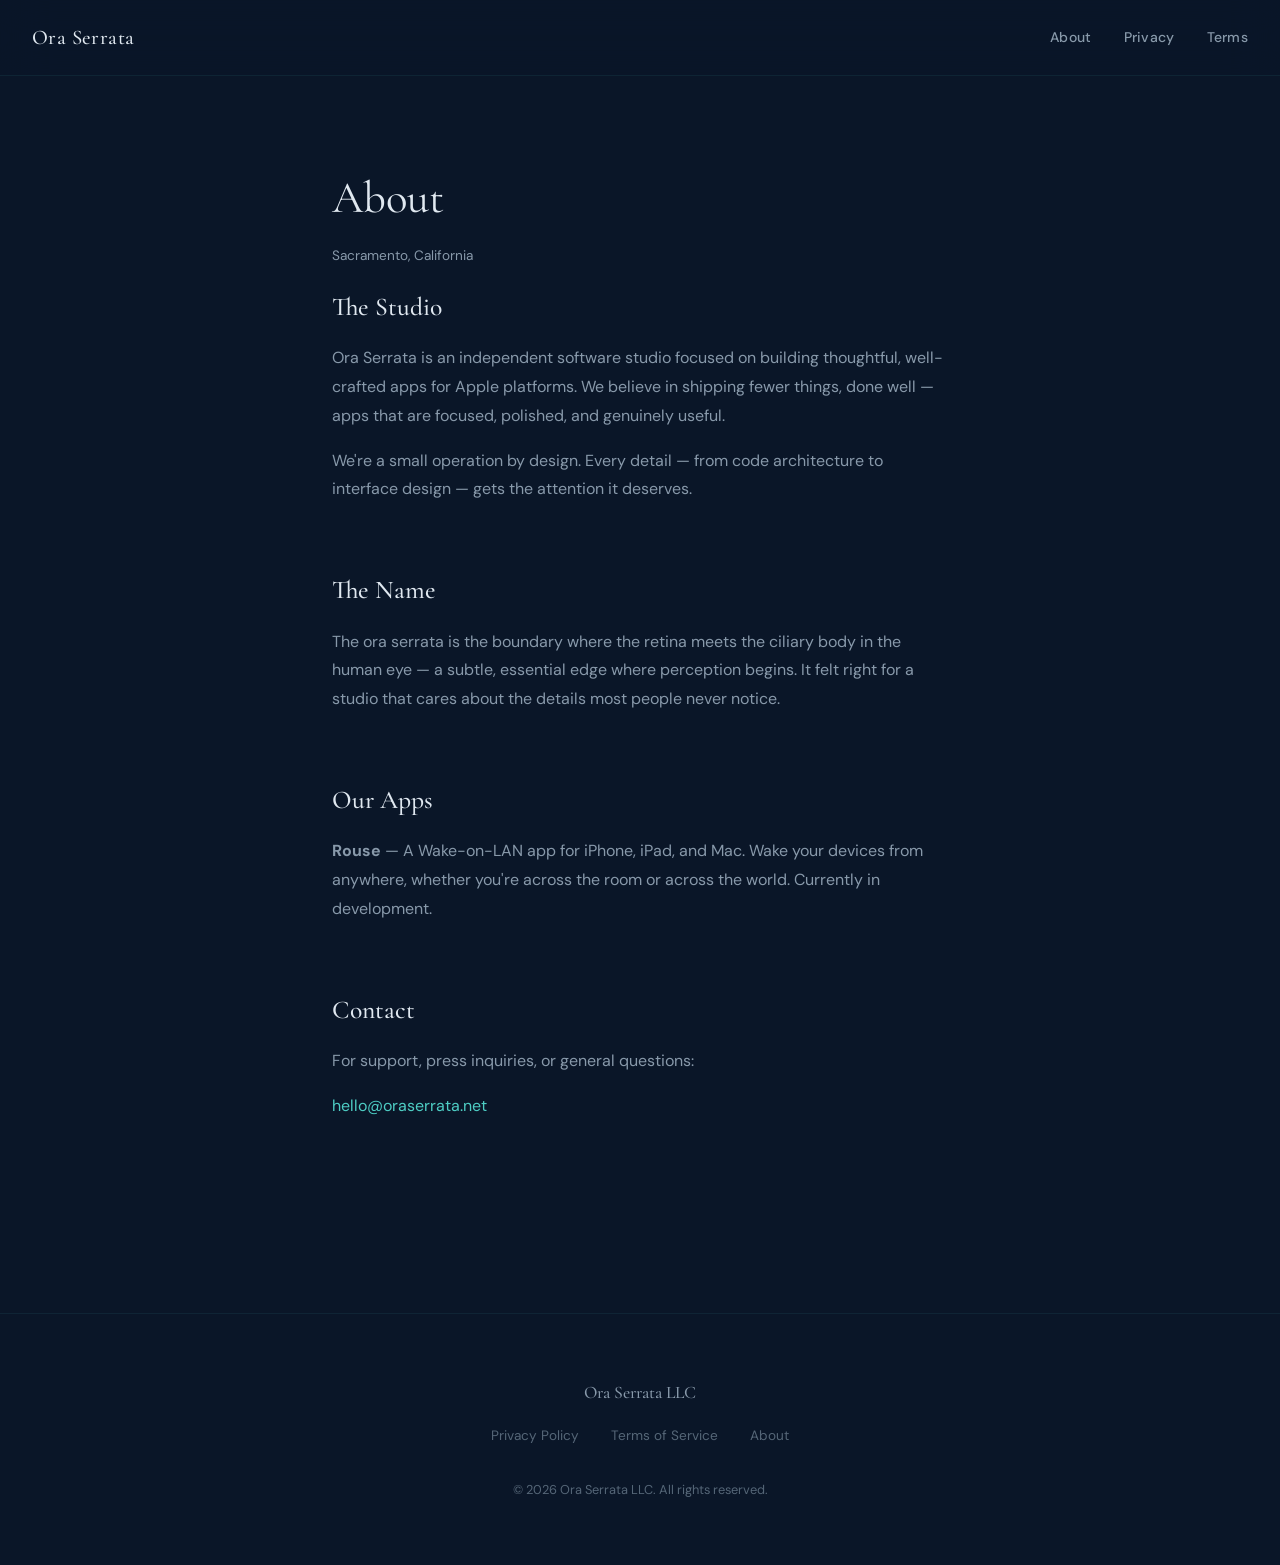
==== about.html @ f584dd51 "Add files via upload" ====
<!DOCTYPE html>
<html lang="en">
<head>
  <meta charset="UTF-8">
  <meta name="viewport" content="width=device-width, initial-scale=1.0">
  <title>About — Ora Serrata</title>
  <meta name="description" content="About Ora Serrata LLC — an independent software studio building apps for Apple platforms.">
  <link rel="preconnect" href="https://fonts.googleapis.com">
  <link rel="preconnect" href="https://fonts.gstatic.com" crossorigin>
  <link href="https://fonts.googleapis.com/css2?family=Cormorant+Garamond:ital,wght@0,400;0,500;0,600;1,400&family=DM+Sans:wght@400;500;600&display=swap" rel="stylesheet">
  <link rel="stylesheet" href="style.css">
</head>
<body>

  <nav class="nav">
    <a href="/" class="nav-brand">Ora Serrata</a>
    <div class="nav-links">
      <a href="/about.html">About</a>
      <a href="/privacy.html">Privacy</a>
      <a href="/terms.html">Terms</a>
    </div>
  </nav>

  <main class="legal-page">
    <h1>About</h1>
    <p class="legal-date">Sacramento, California</p>

    <div class="about-section">
      <h2>The Studio</h2>
      <p>Ora Serrata is an independent software studio focused on building thoughtful, well-crafted apps for Apple platforms. We believe in shipping fewer things, done well — apps that are focused, polished, and genuinely useful.</p>
      <p>We're a small operation by design. Every detail — from code architecture to interface design — gets the attention it deserves.</p>
    </div>

    <div class="about-section">
      <h2>The Name</h2>
      <p>The ora serrata is the boundary where the retina meets the ciliary body in the human eye — a subtle, essential edge where perception begins. It felt right for a studio that cares about the details most people never notice.</p>
    </div>

    <div class="about-section">
      <h2>Our Apps</h2>
      <p><strong>Rouse</strong> — A Wake-on-LAN app for iPhone, iPad, and Mac. Wake your devices from anywhere, whether you're across the room or across the world. Currently in development.</p>
    </div>

    <div class="about-section">
      <h2>Contact</h2>
      <p>For support, press inquiries, or general questions:</p>
      <p><a href="mailto:hello@oraserrata.net">hello@oraserrata.net</a></p>
    </div>
  </main>

  <footer class="footer">
    <div class="footer-inner">
      <p class="footer-brand">Ora Serrata LLC</p>
      <div class="footer-links">
        <a href="/privacy.html">Privacy Policy</a>
        <a href="/terms.html">Terms of Service</a>
        <a href="/about.html">About</a>
      </div>
      <p class="footer-copy">&copy; 2026 Ora Serrata LLC. All rights reserved.</p>
    </div>
  </footer>

</body>
</html>
---- style.css ----
/* ============================================
   Ora Serrata — Design System
   Palette: Deep navy, teal, warm orange
   Inspired by Rouse app icon
   ============================================ */

:root {
  --bg: #0a1628;
  --bg-mid: #0d1b2a;
  --bg-card: #112240;
  --text: #e0e8f0;
  --text-muted: #8899aa;
  --text-dim: #556677;
  --teal: #4ecdc4;
  --teal-soft: rgba(78, 205, 196, 0.10);
  --teal-glow: rgba(78, 205, 196, 0.05);
  --orange: #e8a045;
  --orange-soft: rgba(232, 160, 69, 0.08);
  --gradient-glow: radial-gradient(circle, rgba(78, 205, 196, 0.06) 0%, rgba(232, 160, 69, 0.03) 40%, transparent 70%);
  --border: rgba(78, 205, 196, 0.08);
  --font-display: 'Cormorant Garamond', Georgia, serif;
  --font-body: 'DM Sans', -apple-system, sans-serif;
  --max-width: 680px;
  --space-xs: 0.5rem;
  --space-sm: 1rem;
  --space-md: 2rem;
  --space-lg: 4rem;
  --space-xl: 8rem;
}

/* Reset */
*, *::before, *::after { margin: 0; padding: 0; box-sizing: border-box; }
html { scroll-behavior: smooth; -webkit-font-smoothing: antialiased; -moz-osx-font-smoothing: grayscale; }

body {
  font-family: var(--font-body);
  font-size: 16px;
  line-height: 1.7;
  color: var(--text);
  background: var(--bg);
  overflow-x: hidden;
}

a { color: var(--teal); text-decoration: none; transition: opacity 0.2s; }
a:hover { opacity: 0.8; }

/* ---- Navigation ---- */

.nav {
  position: fixed;
  top: 0; left: 0; right: 0;
  z-index: 100;
  display: flex;
  align-items: center;
  justify-content: space-between;
  padding: 1.25rem 2rem;
  background: rgba(10, 22, 40, 0.88);
  backdrop-filter: blur(24px);
  -webkit-backdrop-filter: blur(24px);
  border-bottom: 1px solid var(--border);
}

.nav-brand {
  font-family: var(--font-display);
  font-size: 1.3rem;
  font-weight: 500;
  color: var(--text);
  letter-spacing: 0.02em;
}

.nav-links { display: flex; gap: 2rem; }

.nav-links a {
  font-size: 0.875rem;
  color: var(--text-muted);
  font-weight: 500;
  letter-spacing: 0.02em;
  transition: color 0.2s;
}

.nav-links a:hover { color: var(--text); opacity: 1; }

/* ---- Hero ---- */

.hero {
  position: relative;
  min-height: 100vh;
  display: flex;
  align-items: center;
  justify-content: center;
  text-align: center;
  padding: var(--space-xl) var(--space-md);
  overflow: hidden;
}

.hero-content {
  position: relative;
  z-index: 2;
  animation: fadeUp 1s ease-out;
}

.hero-tagline {
  font-size: 0.8rem;
  font-weight: 600;
  letter-spacing: 0.2em;
  text-transform: uppercase;
  color: var(--teal);
  margin-bottom: var(--space-md);
}

.hero-title {
  font-family: var(--font-display);
  font-size: clamp(3rem, 8vw, 5.5rem);
  font-weight: 400;
  line-height: 1.1;
  color: var(--text);
  margin-bottom: var(--space-md);
  letter-spacing: -0.01em;
}

.hero-sub {
  font-size: 1.1rem;
  color: var(--text-muted);
  line-height: 1.8;
  max-width: 440px;
  margin: 0 auto;
}

.hero-glow {
  position: absolute;
  top: 35%;
  left: 50%;
  transform: translate(-50%, -50%);
  width: 700px;
  height: 700px;
  border-radius: 50%;
  background: var(--gradient-glow);
  pointer-events: none;
  z-index: 1;
}

.hero-rings {
  position: absolute;
  top: 50%;
  left: 50%;
  transform: translate(-50%, -50%);
  width: 500px;
  height: 500px;
  border-radius: 50%;
  border: 1px solid rgba(78, 205, 196, 0.04);
  pointer-events: none;
  z-index: 1;
}

.hero-rings::before,
.hero-rings::after {
  content: '';
  position: absolute;
  border-radius: 50%;
  border: 1px solid rgba(78, 205, 196, 0.03);
}

.hero-rings::before {
  top: 15%; left: 15%; right: 15%; bottom: 15%;
}

.hero-rings::after {
  top: 30%; left: 30%; right: 30%; bottom: 30%;
}

/* ---- App Section ---- */

.app-section {
  max-width: var(--max-width);
  margin: 0 auto;
  padding: 6rem var(--space-md) var(--space-xl);
  animation: fadeUp 1s ease-out 0.2s both;
}

.app-badge {
  display: inline-block;
  font-size: 0.75rem;
  font-weight: 600;
  letter-spacing: 0.15em;
  text-transform: uppercase;
  color: var(--teal);
  background: var(--teal-soft);
  padding: 0.4rem 1rem;
  border-radius: 100px;
  margin-bottom: var(--space-lg);
}

.app-header {
  display: flex;
  align-items: center;
  gap: 1.25rem;
  margin-bottom: var(--space-sm);
}

.app-icon-img {
  width: 72px;
  height: 72px;
  border-radius: 16px;
  object-fit: cover;
  box-shadow: 0 4px 24px rgba(78, 205, 196, 0.15), 0 0 0 1px rgba(78, 205, 196, 0.1);
}

.app-name {
  font-family: var(--font-display);
  font-size: 2.8rem;
  font-weight: 500;
  color: var(--text);
  letter-spacing: -0.01em;
}

.app-description {
  font-size: 1.25rem;
  color: var(--text-muted);
  margin-bottom: var(--space-lg);
}

.app-details {
  border-top: 1px solid var(--border);
  padding-top: var(--space-lg);
}

.app-details > p {
  font-size: 1.05rem;
  color: var(--text-muted);
  margin-bottom: var(--space-lg);
  line-height: 1.8;
}

.feature-list {
  list-style: none;
  display: flex;
  flex-direction: column;
  gap: 1.5rem;
}

.feature-list li {
  display: flex;
  gap: 1rem;
  align-items: flex-start;
  padding: 1.25rem;
  border-radius: 12px;
  background: linear-gradient(135deg, var(--teal-soft), var(--orange-soft));
  border: 1px solid var(--border);
  transition: border-color 0.3s;
}

.feature-list li:hover {
  border-color: rgba(78, 205, 196, 0.2);
}

.feature-icon {
  color: var(--teal);
  font-size: 0.75rem;
  margin-top: 0.45rem;
  flex-shrink: 0;
}

.feature-list li div {
  display: flex;
  flex-direction: column;
  gap: 0.2rem;
}

.feature-list li strong {
  font-size: 0.95rem;
  font-weight: 600;
  color: var(--text);
}

.feature-list li span {
  font-size: 0.9rem;
  color: var(--text-muted);
  line-height: 1.6;
}

.app-cta {
  margin-top: var(--space-lg);
  padding-top: var(--space-lg);
  border-top: 1px solid var(--border);
  font-family: var(--font-display);
  font-size: 1.4rem;
  font-style: italic;
  color: var(--text-dim);
}

/* ---- Contact Section ---- */

.contact-section {
  max-width: var(--max-width);
  margin: 0 auto;
  padding: var(--space-xl) var(--space-md);
  text-align: center;
}

.contact-section h2 {
  font-family: var(--font-display);
  font-size: 2.2rem;
  font-weight: 400;
  margin-bottom: var(--space-sm);
}

.contact-section p {
  color: var(--text-muted);
  margin-bottom: var(--space-md);
}

.contact-link {
  display: inline-block;
  font-size: 1rem;
  font-weight: 500;
  color: var(--teal);
  padding: 0.75rem 2rem;
  border: 1px solid rgba(78, 205, 196, 0.25);
  border-radius: 100px;
  transition: all 0.3s;
}

.contact-link:hover {
  background: var(--teal-soft);
  border-color: var(--teal);
  opacity: 1;
  box-shadow: 0 0 20px rgba(78, 205, 196, 0.1);
}

/* ---- Footer ---- */

.footer {
  border-top: 1px solid var(--border);
  padding: var(--space-lg) var(--space-md);
}

.footer-inner {
  max-width: var(--max-width);
  margin: 0 auto;
  text-align: center;
}

.footer-brand {
  font-family: var(--font-display);
  font-size: 1.1rem;
  font-weight: 500;
  color: var(--text-muted);
  margin-bottom: var(--space-sm);
}

.footer-links {
  display: flex;
  justify-content: center;
  gap: 2rem;
  margin-bottom: var(--space-md);
}

.footer-links a {
  font-size: 0.85rem;
  color: var(--text-dim);
  transition: color 0.2s;
}

.footer-links a:hover { color: var(--text); opacity: 1; }

.footer-copy {
  font-size: 0.8rem;
  color: var(--text-dim);
}

/* ---- Legal Pages ---- */

.legal-page {
  max-width: var(--max-width);
  margin: 0 auto;
  padding: calc(var(--space-xl) + 2rem) var(--space-md) var(--space-xl);
}

.legal-page h1 {
  font-family: var(--font-display);
  font-size: 2.8rem;
  font-weight: 400;
  margin-bottom: var(--space-xs);
}

.legal-date {
  font-size: 0.85rem;
  color: var(--text-dim);
  margin-bottom: var(--space-lg);
}

.legal-page h2 {
  font-family: var(--font-display);
  font-size: 1.6rem;
  font-weight: 500;
  margin-top: var(--space-lg);
  margin-bottom: var(--space-sm);
  color: var(--text);
}

.legal-page p {
  color: var(--text-muted);
  margin-bottom: var(--space-sm);
  line-height: 1.8;
}

.legal-page ul {
  list-style: none;
  margin-bottom: var(--space-sm);
}

.legal-page ul li {
  color: var(--text-muted);
  padding-left: 1.2rem;
  position: relative;
  margin-bottom: 0.5rem;
  line-height: 1.7;
}

.legal-page ul li::before {
  content: '—';
  position: absolute;
  left: 0;
  color: var(--text-dim);
}

.legal-page a { color: var(--teal); }

.about-section { margin-bottom: var(--space-lg); }
.about-section h2 { margin-top: 0; }

/* ---- Animations ---- */

@keyframes fadeUp {
  from { opacity: 0; transform: translateY(24px); }
  to { opacity: 1; transform: translateY(0); }
}

/* ---- Responsive ---- */

@media (max-width: 640px) {
  .nav { padding: 1rem 1.25rem; }
  .nav-links { gap: 1.25rem; }
  .nav-links a { font-size: 0.8rem; }
  .hero { padding: var(--space-xl) var(--space-sm); }
  .hero-title { font-size: 2.6rem; }
  .hero-sub { font-size: 1rem; }
  .app-section { padding: var(--space-lg) var(--space-sm); }
  .app-name { font-size: 2.2rem; }
  .app-icon-img { width: 56px; height: 56px; border-radius: 13px; }
  .contact-section { padding: var(--space-lg) var(--space-sm); }
  .footer-links { flex-direction: column; gap: 0.75rem; }
  .legal-page { padding: calc(var(--space-lg) + 3rem) var(--space-sm) var(--space-lg); }
  .legal-page h1 { font-size: 2.2rem; }
}
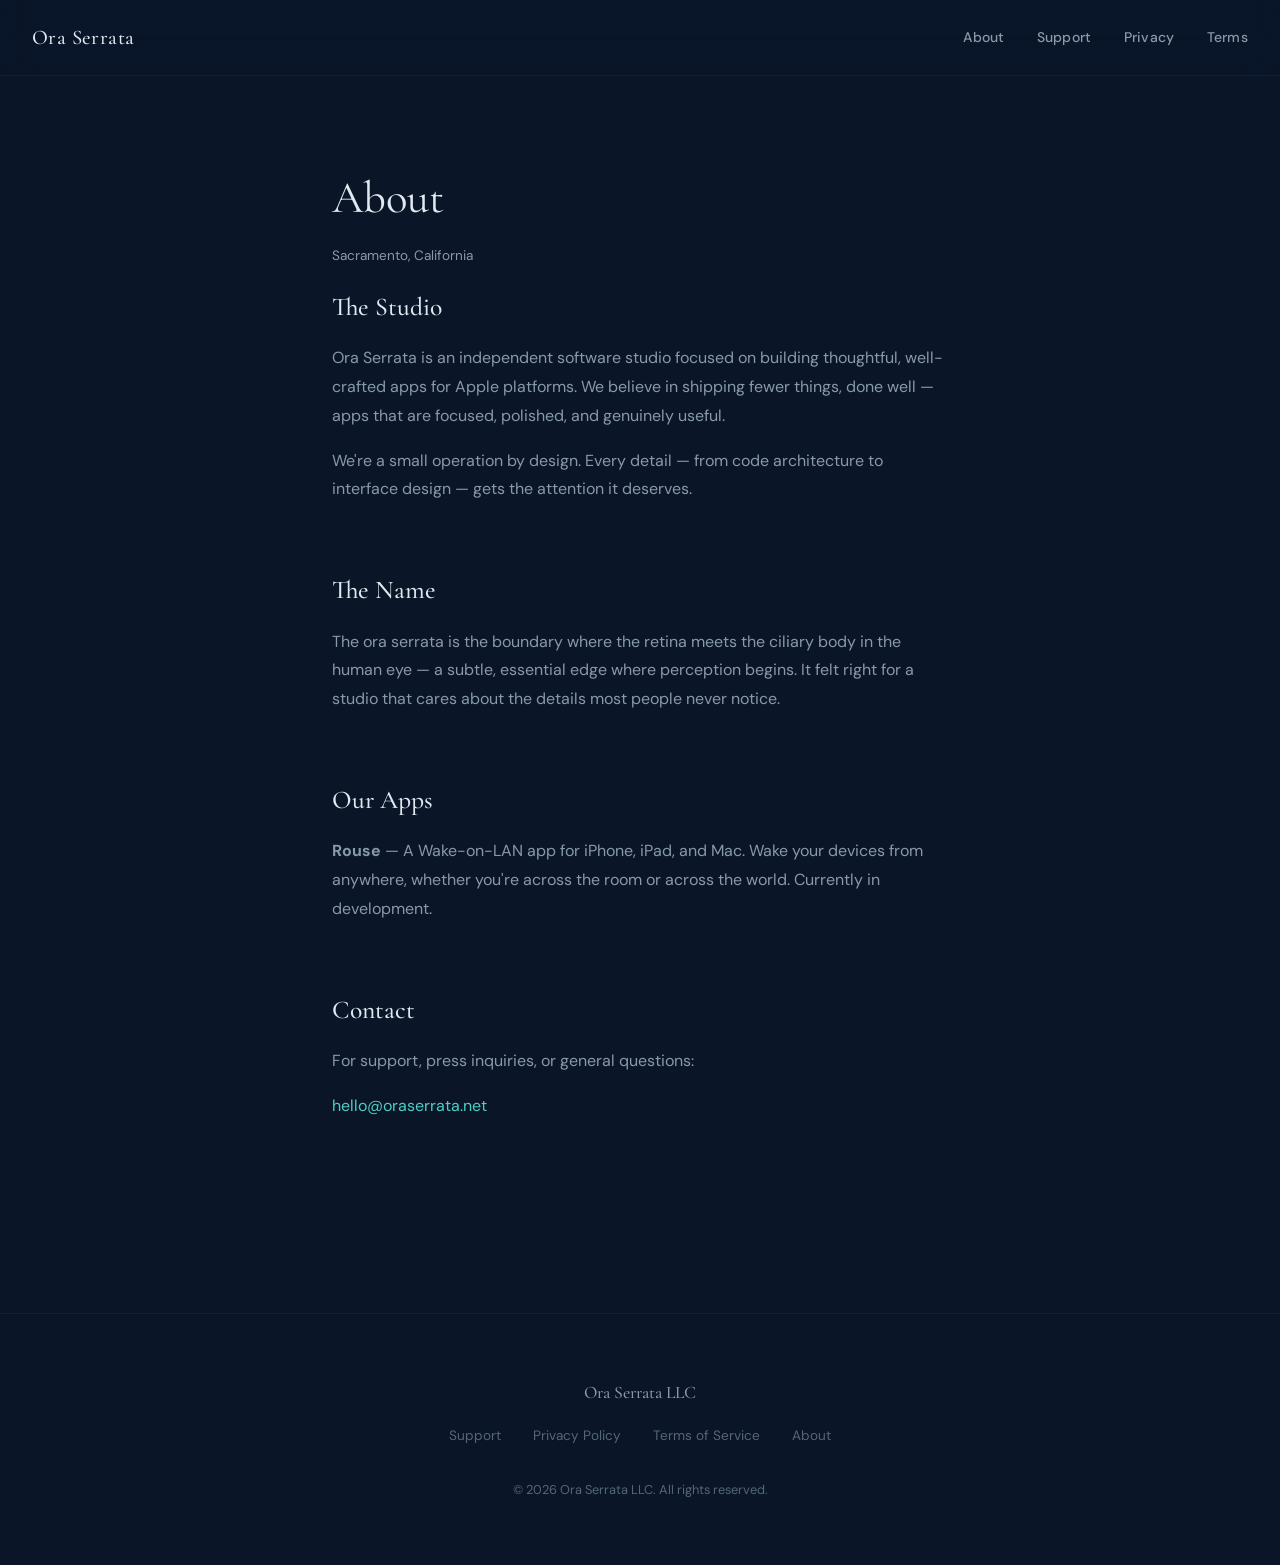
==== commit a270f7cd: "Add Support page; link from every page's nav and footer The App Store listing requires a Support URL" ====
--- a/about.html
+++ b/about.html
@@ -5,6 +5,7 @@
   <meta name="viewport" content="width=device-width, initial-scale=1.0">
   <title>About — Ora Serrata</title>
   <meta name="description" content="About Ora Serrata LLC — an independent software studio building apps for Apple platforms.">
+  <meta name="robots" content="noindex, nofollow">
   <link rel="preconnect" href="https://fonts.googleapis.com">
   <link rel="preconnect" href="https://fonts.gstatic.com" crossorigin>
   <link href="https://fonts.googleapis.com/css2?family=Cormorant+Garamond:ital,wght@0,400;0,500;0,600;1,400&family=DM+Sans:wght@400;500;600&display=swap" rel="stylesheet">
@@ -16,6 +17,7 @@
     <a href="/" class="nav-brand">Ora Serrata</a>
     <div class="nav-links">
       <a href="/about.html">About</a>
+      <a href="/support.html">Support</a>
       <a href="/privacy.html">Privacy</a>
       <a href="/terms.html">Terms</a>
     </div>
@@ -52,6 +54,7 @@
     <div class="footer-inner">
       <p class="footer-brand">Ora Serrata LLC</p>
       <div class="footer-links">
+        <a href="/support.html">Support</a>
         <a href="/privacy.html">Privacy Policy</a>
         <a href="/terms.html">Terms of Service</a>
         <a href="/about.html">About</a>
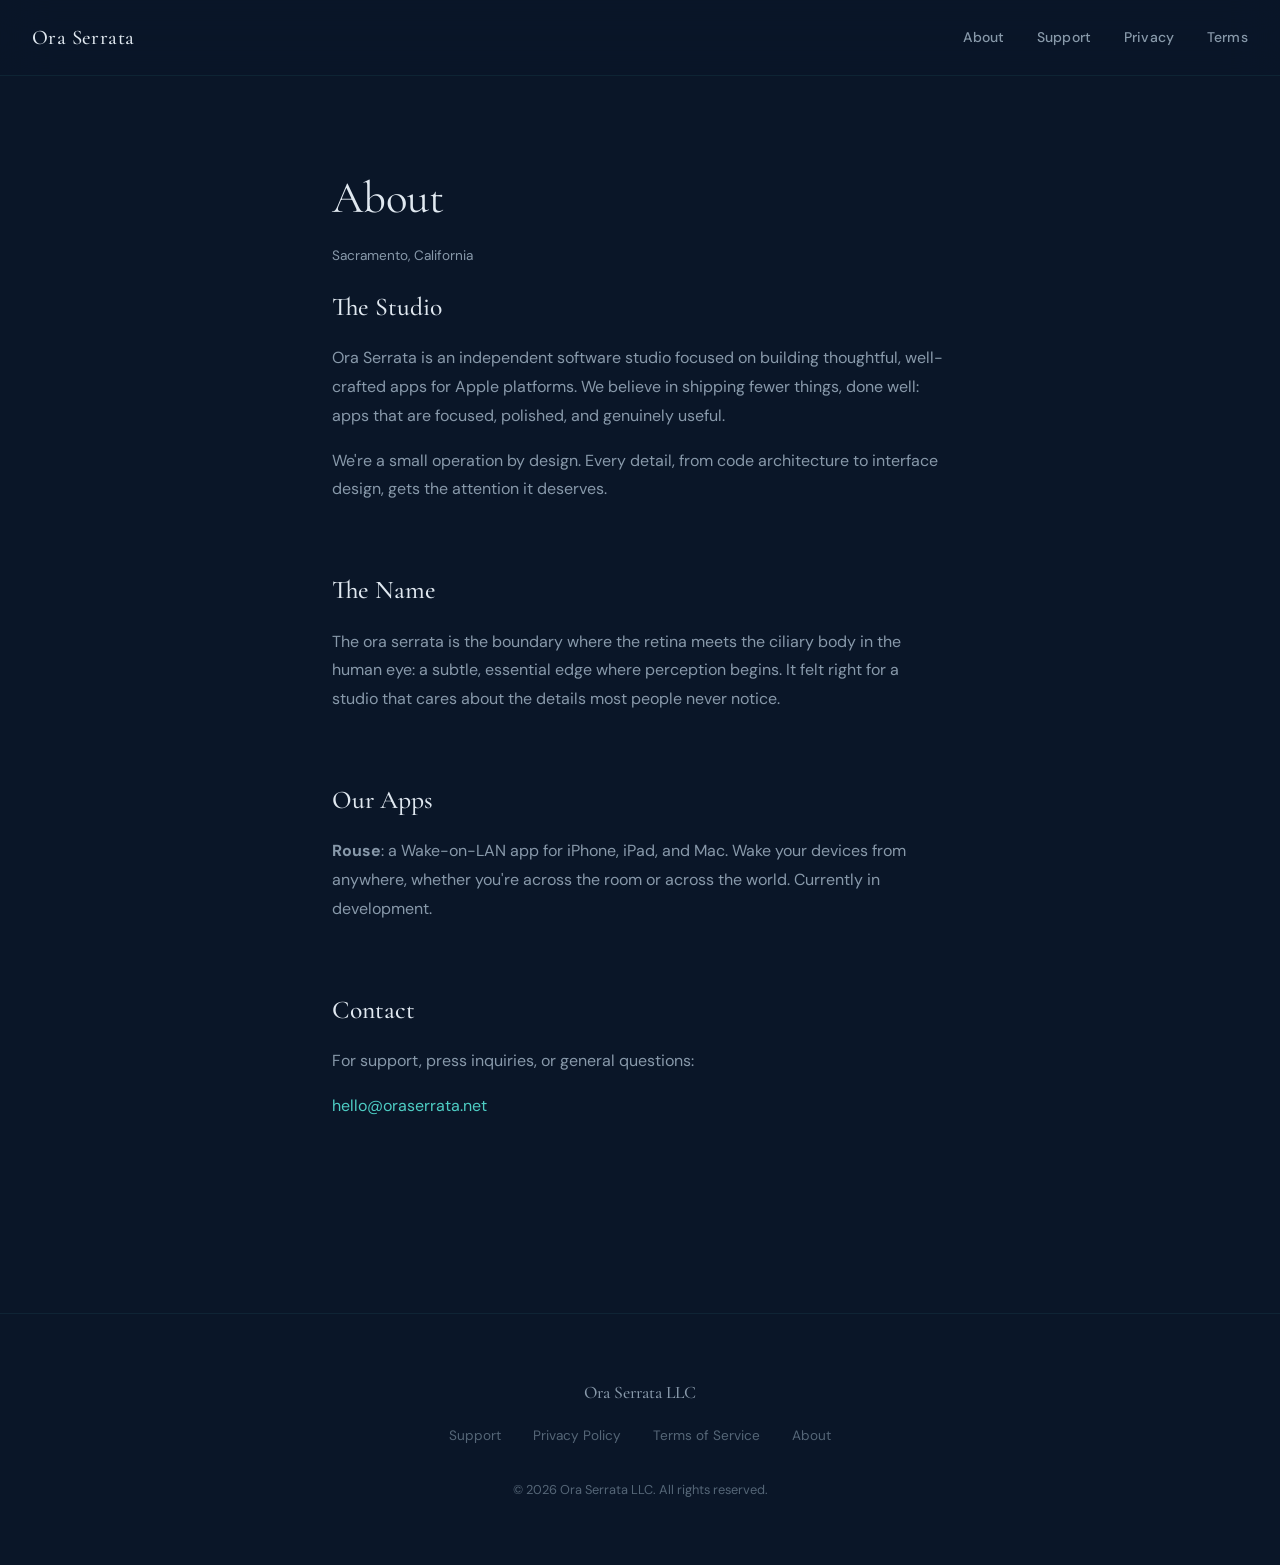
==== commit 7678507c: "Relay page accuracy + site-wide style sweep Relay page: - Version badge 1.2.0 -> 1.3.1 (matches the " ====
--- a/about.html
+++ b/about.html
@@ -3,8 +3,8 @@
 <head>
   <meta charset="UTF-8">
   <meta name="viewport" content="width=device-width, initial-scale=1.0">
-  <title>About — Ora Serrata</title>
-  <meta name="description" content="About Ora Serrata LLC — an independent software studio building apps for Apple platforms.">
+  <title>About · Ora Serrata</title>
+  <meta name="description" content="About Ora Serrata LLC, an independent software studio building apps for Apple platforms.">
   <meta name="robots" content="noindex, nofollow">
   <link rel="preconnect" href="https://fonts.googleapis.com">
   <link rel="preconnect" href="https://fonts.gstatic.com" crossorigin>
@@ -29,18 +29,18 @@
 
     <div class="about-section">
       <h2>The Studio</h2>
-      <p>Ora Serrata is an independent software studio focused on building thoughtful, well-crafted apps for Apple platforms. We believe in shipping fewer things, done well — apps that are focused, polished, and genuinely useful.</p>
-      <p>We're a small operation by design. Every detail — from code architecture to interface design — gets the attention it deserves.</p>
+      <p>Ora Serrata is an independent software studio focused on building thoughtful, well-crafted apps for Apple platforms. We believe in shipping fewer things, done well: apps that are focused, polished, and genuinely useful.</p>
+      <p>We're a small operation by design. Every detail, from code architecture to interface design, gets the attention it deserves.</p>
     </div>
 
     <div class="about-section">
       <h2>The Name</h2>
-      <p>The ora serrata is the boundary where the retina meets the ciliary body in the human eye — a subtle, essential edge where perception begins. It felt right for a studio that cares about the details most people never notice.</p>
+      <p>The ora serrata is the boundary where the retina meets the ciliary body in the human eye: a subtle, essential edge where perception begins. It felt right for a studio that cares about the details most people never notice.</p>
     </div>
 
     <div class="about-section">
       <h2>Our Apps</h2>
-      <p><strong>Rouse</strong> — A Wake-on-LAN app for iPhone, iPad, and Mac. Wake your devices from anywhere, whether you're across the room or across the world. Currently in development.</p>
+      <p><strong>Rouse</strong>: a Wake-on-LAN app for iPhone, iPad, and Mac. Wake your devices from anywhere, whether you're across the room or across the world. Currently in development.</p>
     </div>
 
     <div class="about-section">
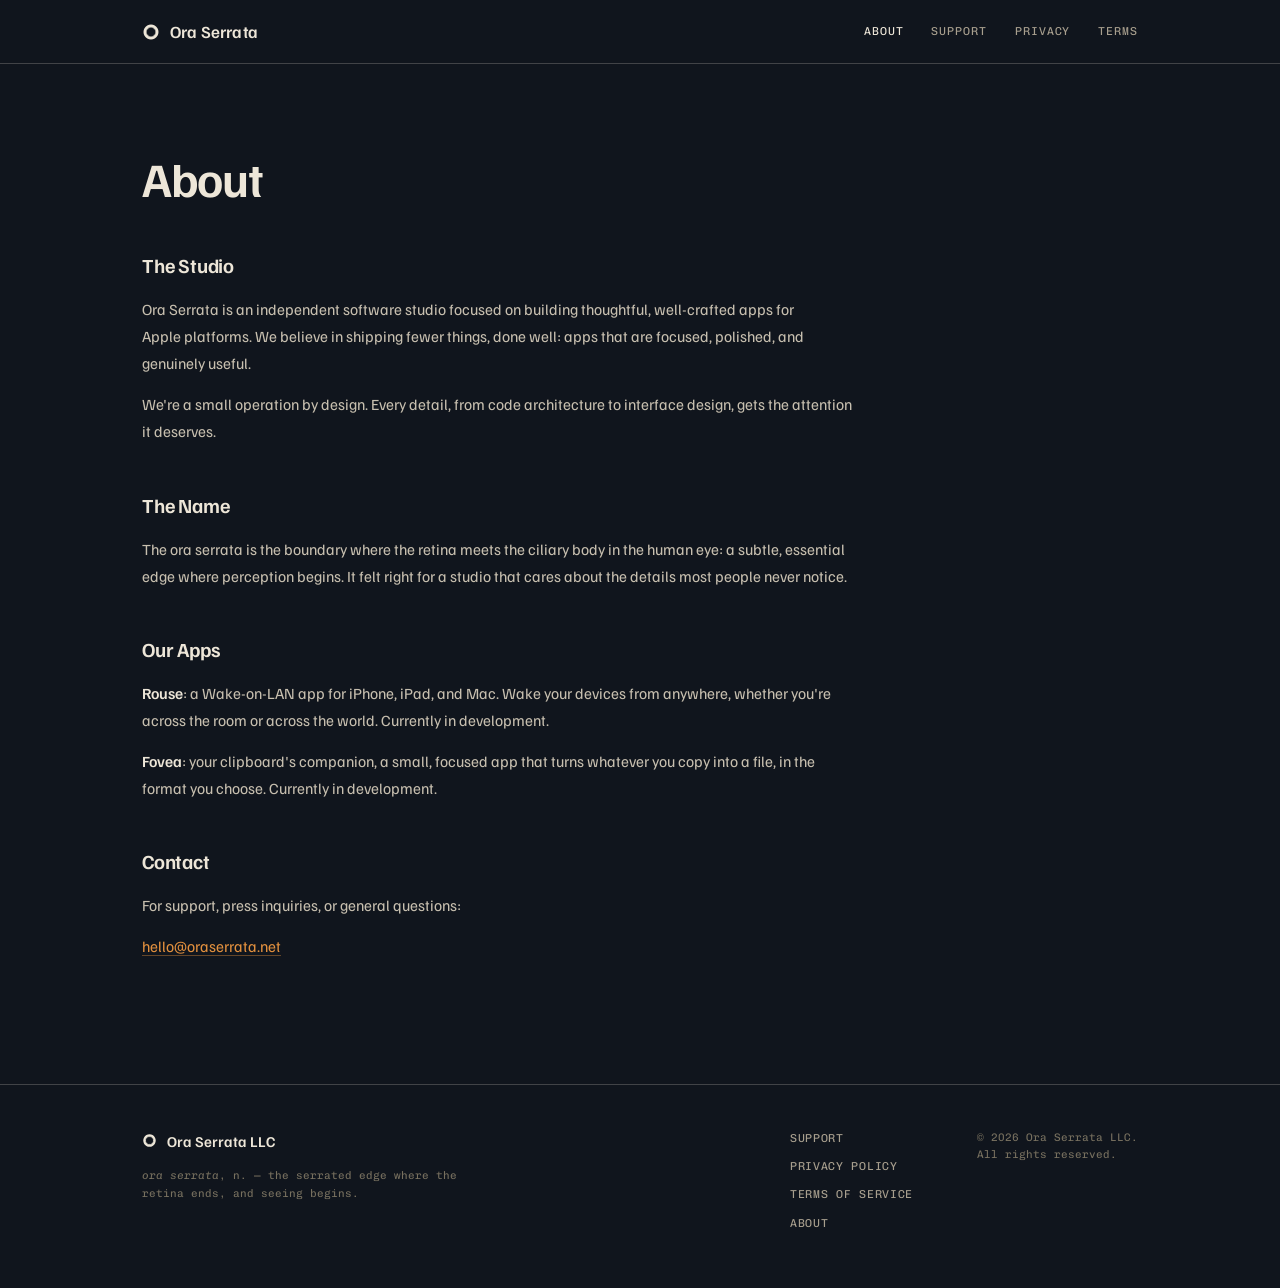
==== commit 6b538667: "Site redesign, with the watchOS claim removed Replaces the site with the redesign built in Claude De" ====
--- a/about.html
+++ b/about.html
@@ -8,60 +8,55 @@
   <meta name="robots" content="noindex, nofollow">
   <link rel="preconnect" href="https://fonts.googleapis.com">
   <link rel="preconnect" href="https://fonts.gstatic.com" crossorigin>
-  <link href="https://fonts.googleapis.com/css2?family=Cormorant+Garamond:ital,wght@0,400;0,500;0,600;1,400&family=DM+Sans:wght@400;500;600&display=swap" rel="stylesheet">
+  <link href="https://fonts.googleapis.com/css2?family=Familjen+Grotesk:ital,wght@0,400..700;1,400..700&family=Chivo+Mono:ital,wght@0,300..600;1,300..600&display=swap" rel="stylesheet">
   <link rel="stylesheet" href="style.css">
 </head>
 <body>
+  <header class="site-head">
+    <div class="wrap head-in">
+      <a href="index.html" class="brand"><svg width="18" height="18" viewBox="0 0 24 24" aria-hidden="true"><path fill-rule="evenodd" fill="currentColor" d="M12 2A10 10 0 1 1 11.99 2Z M18.90 12.00L17.27 12.59L18.73 13.54L17.00 13.75L18.22 14.99L16.49 14.82L17.39 16.30L15.75 15.75L16.30 17.39L14.82 16.49L14.99 18.22L13.75 17.00L13.54 18.73L12.59 17.27L12.00 18.90L11.41 17.27L10.46 18.73L10.25 17.00L9.01 18.22L9.18 16.49L7.70 17.39L8.25 15.75L6.61 16.30L7.51 14.82L5.78 14.99L7.00 13.75L5.27 13.54L6.73 12.59L5.10 12.00L6.73 11.41L5.27 10.46L7.00 10.25L5.78 9.01L7.51 9.18L6.61 7.70L8.25 8.25L7.70 6.61L9.18 7.51L9.01 5.78L10.25 7.00L10.46 5.27L11.41 6.73L12.00 5.10L12.59 6.73L13.54 5.27L13.75 7.00L14.99 5.78L14.82 7.51L16.30 6.61L15.75 8.25L17.39 7.70L16.49 9.18L18.22 9.01L17.00 10.25L18.73 10.46L17.27 11.41Z"></path></svg> Ora Serrata</a>
+      <nav class="site-nav">
+        <a href="about.html" class="on">About</a>
+        <a href="support.html">Support</a>
+        <a href="privacy.html">Privacy</a>
+        <a href="terms.html">Terms</a>
+      </nav>
+    </div>
+  </header>
+  <main class="wrap">
+    <article class="article">
+      <h1>About</h1>
 
-  <nav class="nav">
-    <a href="/" class="nav-brand">Ora Serrata</a>
-    <div class="nav-links">
-      <a href="/about.html">About</a>
-      <a href="/support.html">Support</a>
-      <a href="/privacy.html">Privacy</a>
-      <a href="/terms.html">Terms</a>
-    </div>
-  </nav>
-
-  <main class="legal-page">
-    <h1>About</h1>
-    <p class="legal-date">Sacramento, California</p>
-
-    <div class="about-section">
       <h2>The Studio</h2>
       <p>Ora Serrata is an independent software studio focused on building thoughtful, well-crafted apps for Apple platforms. We believe in shipping fewer things, done well: apps that are focused, polished, and genuinely useful.</p>
       <p>We're a small operation by design. Every detail, from code architecture to interface design, gets the attention it deserves.</p>
-    </div>
 
-    <div class="about-section">
       <h2>The Name</h2>
       <p>The ora serrata is the boundary where the retina meets the ciliary body in the human eye: a subtle, essential edge where perception begins. It felt right for a studio that cares about the details most people never notice.</p>
-    </div>
 
-    <div class="about-section">
       <h2>Our Apps</h2>
       <p><strong>Rouse</strong>: a Wake-on-LAN app for iPhone, iPad, and Mac. Wake your devices from anywhere, whether you're across the room or across the world. Currently in development.</p>
-    </div>
+      <p><strong>Fovea</strong>: your clipboard's companion, a small, focused app that turns whatever you copy into a file, in the format you choose. Currently in development.</p>
 
-    <div class="about-section">
       <h2>Contact</h2>
       <p>For support, press inquiries, or general questions:</p>
       <p><a href="mailto:hello@oraserrata.net">hello@oraserrata.net</a></p>
-    </div>
+    </article>
   </main>
-
-  <footer class="footer">
-    <div class="footer-inner">
-      <p class="footer-brand">Ora Serrata LLC</p>
-      <div class="footer-links">
-        <a href="/support.html">Support</a>
-        <a href="/privacy.html">Privacy Policy</a>
-        <a href="/terms.html">Terms of Service</a>
-        <a href="/about.html">About</a>
+  <footer class="site-foot">
+    <div class="wrap foot-grid">
+      <div>
+        <div class="foot-brand"><svg width="15" height="15" viewBox="0 0 24 24" aria-hidden="true"><path fill-rule="evenodd" fill="currentColor" d="M12 2A10 10 0 1 1 11.99 2Z M18.90 12.00L17.27 12.59L18.73 13.54L17.00 13.75L18.22 14.99L16.49 14.82L17.39 16.30L15.75 15.75L16.30 17.39L14.82 16.49L14.99 18.22L13.75 17.00L13.54 18.73L12.59 17.27L12.00 18.90L11.41 17.27L10.46 18.73L10.25 17.00L9.01 18.22L9.18 16.49L7.70 17.39L8.25 15.75L6.61 16.30L7.51 14.82L5.78 14.99L7.00 13.75L5.27 13.54L6.73 12.59L5.10 12.00L6.73 11.41L5.27 10.46L7.00 10.25L5.78 9.01L7.51 9.18L6.61 7.70L8.25 8.25L7.70 6.61L9.18 7.51L9.01 5.78L10.25 7.00L10.46 5.27L11.41 6.73L12.00 5.10L12.59 6.73L13.54 5.27L13.75 7.00L14.99 5.78L14.82 7.51L16.30 6.61L15.75 8.25L17.39 7.70L16.49 9.18L18.22 9.01L17.00 10.25L18.73 10.46L17.27 11.41Z"></path></svg> Ora Serrata LLC</div>
+        <p class="footnote"><em>ora serrata</em>, n. — the serrated edge where the retina ends, and seeing begins.</p>
       </div>
-      <p class="footer-copy">&copy; 2026 Ora Serrata LLC. All rights reserved.</p>
+      <nav class="foot-nav">
+        <a href="support.html">Support</a>
+        <a href="privacy.html">Privacy Policy</a>
+        <a href="terms.html">Terms of Service</a>
+        <a href="about.html">About</a>
+      </nav>
+      <p class="copyright">© 2026 Ora Serrata LLC.<br>All rights reserved.</p>
     </div>
   </footer>
-
 </body>
 </html>
--- a/style.css
+++ b/style.css
@@ -1,455 +1,166 @@
-/* ============================================
-   Ora Serrata — Design System
-   Palette: Deep navy, teal, warm orange
-   Inspired by Rouse app icon
-   ============================================ */
+/* Ora Serrata — site styles
+   Deep navy ground, cream ink, single ember accent drawn from the app icons.
+   Type: Familjen Grotesk (text) + Chivo Mono (labels, metadata, code). */
 
 :root {
-  --bg: #0a1628;
-  --bg-mid: #0d1b2a;
-  --bg-card: #112240;
-  --text: #e0e8f0;
-  --text-muted: #8899aa;
-  --text-dim: #556677;
-  --teal: #4ecdc4;
-  --teal-soft: rgba(78, 205, 196, 0.10);
-  --teal-glow: rgba(78, 205, 196, 0.05);
-  --orange: #e8a045;
-  --orange-soft: rgba(232, 160, 69, 0.08);
-  --gradient-glow: radial-gradient(circle, rgba(78, 205, 196, 0.06) 0%, rgba(232, 160, 69, 0.03) 40%, transparent 70%);
-  --border: rgba(78, 205, 196, 0.08);
-  --font-display: 'Cormorant Garamond', Georgia, serif;
-  --font-body: 'DM Sans', -apple-system, sans-serif;
-  --max-width: 680px;
-  --space-xs: 0.5rem;
-  --space-sm: 1rem;
-  --space-md: 2rem;
-  --space-lg: 4rem;
-  --space-xl: 8rem;
+  --bg: #10151D;
+  --bg-inset: #171E28;
+  --ink: #EDE6D8;
+  --body-c: #C7BFAF;
+  --muted: #A89F8E;
+  --faint: #77705F;
+  --line: rgba(237, 230, 216, 0.13);
+  --line-strong: rgba(237, 230, 216, 0.22);
+  --accent: #E2903E;
+  --accent-dim: rgba(226, 144, 62, 0.4);
+  --sans: 'Familjen Grotesk', -apple-system, 'Helvetica Neue', sans-serif;
+  --mono: 'Chivo Mono', ui-monospace, 'SF Mono', Menlo, monospace;
 }
 
-/* Reset */
 *, *::before, *::after { margin: 0; padding: 0; box-sizing: border-box; }
-html { scroll-behavior: smooth; -webkit-font-smoothing: antialiased; -moz-osx-font-smoothing: grayscale; }
+html { -webkit-font-smoothing: antialiased; -moz-osx-font-smoothing: grayscale; }
+body {
+  font-family: var(--sans);
+  font-size: 16px;
+  line-height: 1.6;
+  color: var(--ink);
+  background: var(--bg);
+}
+::selection { background: rgba(226, 144, 62, 0.3); }
+a { color: var(--accent); text-decoration: none; transition: color 0.15s; }
+a:hover { color: #EFAA61; }
+:focus-visible { outline: 2px solid var(--accent); outline-offset: 2px; }
+img { display: block; }
 
-body {
-  font-family: var(--font-body);
-  font-size: 16px;
-  line-height: 1.7;
-  color: var(--text);
-  background: var(--bg);
-  overflow-x: hidden;
+.wrap { max-width: 1060px; margin: 0 auto; padding: 0 32px; }
+
+/* Labels */
+.kicker {
+  font-family: var(--mono);
+  font-size: 12px;
+  letter-spacing: 0.1em;
+  text-transform: uppercase;
+  color: var(--faint);
+}
+.num { color: var(--accent); font-family: var(--mono); }
+.numero .o {
+  display: inline-block; font-size: 0.78em; line-height: 1;
+  vertical-align: 0.24em; text-transform: none; margin-left: 0.5px;
+  text-decoration: underline; text-underline-offset: 1.5px;
+}
+.status {
+  display: inline-flex; align-items: center; gap: 8px;
+  font-family: var(--mono); font-size: 11.5px;
+  letter-spacing: 0.06em; text-transform: uppercase; color: var(--muted);
+}
+.status .dot { width: 6px; height: 6px; border-radius: 50%; background: var(--accent); flex: none; }
+
+/* Header */
+.site-head { border-bottom: 1px solid var(--line-strong); }
+.head-in { display: flex; align-items: center; justify-content: space-between; padding-top: 18px; padding-bottom: 18px; }
+.brand { display: inline-flex; align-items: center; gap: 10px; color: var(--ink); font-weight: 600; font-size: 17px; letter-spacing: 0.01em; }
+.brand:hover { color: var(--ink); }
+.brand svg { flex: none; }
+.site-nav { display: flex; gap: 28px; font-family: var(--mono); font-size: 11.5px; letter-spacing: 0.08em; text-transform: uppercase; }
+.site-nav a { color: var(--muted); }
+.site-nav a:hover, .site-nav a.on { color: var(--ink); }
+
+/* Home hero */
+.hero { padding: 88px 0 64px; }
+.hero .kicker { margin-bottom: 24px; }
+.display {
+  font-size: clamp(1.35rem, 3.1vw, 2.25rem);
+  font-weight: 600; line-height: 1.2; letter-spacing: -0.018em;
 }
 
-a { color: var(--teal); text-decoration: none; transition: opacity 0.2s; }
-a:hover { opacity: 0.8; }
+/* App sections */
+.app { border-top: 1px solid var(--line-strong); padding: 28px 0 100px; }
+.app-meta {
+  display: flex; justify-content: space-between; align-items: center; gap: 16px;
+  margin-bottom: 48px;
+  font-family: var(--mono); font-size: 11.5px; letter-spacing: 0.09em; text-transform: uppercase;
+}
+.app-grid { display: grid; grid-template-columns: 150px 1fr; gap: 44px; align-items: start; }
+.plate {
+  width: 150px; height: 150px; border-radius: 32px; object-fit: cover;
+  border: 1px solid var(--line-strong);
+  box-shadow: 0 2px 14px rgba(0, 0, 0, 0.4);
+}
+.plat-list {
+  list-style: none; margin-top: 16px; display: grid; gap: 6px;
+  font-family: var(--mono); font-size: 11.5px; letter-spacing: 0.04em; color: var(--muted);
+}
+.plat-list .aside-note { color: var(--faint); }
+.app-name { font-size: 42px; font-weight: 650; letter-spacing: -0.02em; line-height: 1.1; margin-bottom: 6px; }
+.app-lede { font-size: 20px; margin-bottom: 22px; }
+.app-body { font-size: 16px; line-height: 1.6; color: var(--muted); text-wrap: pretty; }
 
-/* ---- Navigation ---- */
+.specs { margin-top: 52px; border-bottom: 1px solid var(--line); }
+.spec-row { display: grid; grid-template-columns: 230px 1fr; gap: 24px; padding: 16px 0; border-top: 1px solid var(--line); }
+.spec-row dt { font-size: 15px; font-weight: 600; }
+.spec-row dd { font-size: 15px; color: var(--muted); line-height: 1.65; max-width: 620px; }
 
-.nav {
-  position: fixed;
-  top: 0; left: 0; right: 0;
-  z-index: 100;
-  display: flex;
-  align-items: center;
-  justify-content: space-between;
-  padding: 1.25rem 2rem;
-  background: rgba(10, 22, 40, 0.88);
-  backdrop-filter: blur(24px);
-  -webkit-backdrop-filter: blur(24px);
-  border-bottom: 1px solid var(--border);
+.cta-row { display: flex; justify-content: space-between; align-items: baseline; gap: 24px; flex-wrap: wrap; margin-top: 32px; }
+.mono-note { font-family: var(--mono); font-size: 12px; letter-spacing: 0.1em; text-transform: uppercase; color: var(--faint); }
+.mono-link {
+  font-family: var(--mono); font-size: 12.5px; letter-spacing: 0.04em;
+  color: var(--accent); border-bottom: 1px solid var(--accent-dim); padding-bottom: 2px;
 }
 
-.nav-brand {
-  font-family: var(--font-display);
-  font-size: 1.3rem;
-  font-weight: 500;
-  color: var(--text);
-  letter-spacing: 0.02em;
+/* Contact */
+.contact { border-top: 1px solid var(--line-strong); padding: 80px 0 100px; display: grid; grid-template-columns: 230px 1fr; gap: 24px; }
+.contact h2 { font-size: 22px; font-weight: 600; letter-spacing: -0.01em; }
+.contact p { font-size: 16px; color: var(--muted); margin-bottom: 14px; }
+.email {
+  font-size: clamp(1.4rem, 2.6vw, 2rem); font-weight: 600; letter-spacing: -0.015em;
+  border-bottom: 1px solid var(--accent-dim);
 }
 
-.nav-links { display: flex; gap: 2rem; }
+/* Footer */
+.site-foot { border-top: 1px solid var(--line-strong); }
+.foot-grid { display: grid; grid-template-columns: 1fr auto auto; gap: 64px; align-items: start; padding-top: 44px; padding-bottom: 56px; }
+.foot-brand { display: flex; align-items: center; gap: 10px; font-weight: 600; font-size: 15px; }
+.footnote { margin-top: 14px; font-family: var(--mono); font-size: 11px; line-height: 1.7; color: var(--faint); max-width: 340px; }
+.footnote em { font-style: italic; }
+.foot-nav { display: grid; gap: 10px; font-family: var(--mono); font-size: 11.5px; letter-spacing: 0.06em; text-transform: uppercase; }
+.foot-nav a { color: var(--muted); }
+.foot-nav a:hover { color: var(--ink); }
+.copyright { font-family: var(--mono); font-size: 11px; color: var(--faint); }
 
-.nav-links a {
-  font-size: 0.875rem;
-  color: var(--text-muted);
-  font-weight: 500;
-  letter-spacing: 0.02em;
-  transition: color 0.2s;
+/* Article pages (about, support, legal, guides) */
+.article { max-width: 720px; padding: 88px 0 110px; }
+.article h1 { font-size: clamp(2.1rem, 5vw, 3rem); font-weight: 650; letter-spacing: -0.02em; line-height: 1.1; margin-bottom: 10px; }
+.article .date { margin-bottom: 56px; }
+.article h1 + h2, .article h1 + p { margin-top: 44px; }
+.article h2 { font-size: 20px; font-weight: 650; letter-spacing: -0.01em; margin: 44px 0 14px; }
+.article p { font-size: 15.5px; line-height: 1.75; color: var(--body-c); margin-bottom: 14px; text-wrap: pretty; }
+.article ul { list-style: none; margin-bottom: 14px; }
+.article ul li { font-size: 15.5px; line-height: 1.7; color: var(--body-c); padding-left: 1.3rem; position: relative; margin-bottom: 8px; }
+.article ul li::before { content: '—'; position: absolute; left: 0; color: var(--faint); }
+.article strong { font-weight: 600; color: var(--ink); }
+.article a { text-decoration: underline; text-decoration-color: var(--accent-dim); text-underline-offset: 3px; }
+.article a:hover { text-decoration-color: var(--accent); }
+.article code {
+  font-family: var(--mono); font-size: 0.85em;
+  background: var(--bg-inset); border: 1px solid var(--line);
+  border-radius: 5px; padding: 0.1rem 0.4rem;
 }
 
-.nav-links a:hover { color: var(--text); opacity: 1; }
-
-/* ---- Hero ---- */
-
-.hero {
-  position: relative;
-  min-height: 100vh;
-  display: flex;
-  align-items: center;
-  justify-content: center;
-  text-align: center;
-  padding: var(--space-xl) var(--space-md);
-  overflow: hidden;
+/* Responsive */
+@media (max-width: 760px) {
+  .wrap { padding: 0 20px; }
+  .head-in { padding-top: 14px; padding-bottom: 14px; }
+  .site-nav { gap: 16px; font-size: 10.5px; }
+  .hero { padding: 56px 0 44px; }
+  .app { padding: 24px 0 72px; }
+  .app-meta { margin-bottom: 32px; flex-wrap: wrap; }
+  .app-grid { grid-template-columns: 1fr; gap: 28px; }
+  .plate { width: 104px; height: 104px; border-radius: 24px; }
+  .plat-list { margin-top: 12px; }
+  .app-name { font-size: 34px; }
+  .specs { margin-top: 36px; }
+  .spec-row { grid-template-columns: 1fr; gap: 4px; }
+  .contact { grid-template-columns: 1fr; gap: 16px; padding: 56px 0 72px; }
+  .foot-grid { grid-template-columns: 1fr; gap: 28px; padding-top: 36px; padding-bottom: 44px; }
+  .article { padding: 56px 0 72px; }
 }
-
-.hero-content {
-  position: relative;
-  z-index: 2;
-  animation: fadeUp 1s ease-out;
-}
-
-.hero-tagline {
-  font-size: 0.8rem;
-  font-weight: 600;
-  letter-spacing: 0.2em;
-  text-transform: uppercase;
-  color: var(--teal);
-  margin-bottom: var(--space-md);
-}
-
-.hero-title {
-  font-family: var(--font-display);
-  font-size: clamp(3rem, 8vw, 5.5rem);
-  font-weight: 400;
-  line-height: 1.1;
-  color: var(--text);
-  margin-bottom: var(--space-md);
-  letter-spacing: -0.01em;
-}
-
-.hero-sub {
-  font-size: 1.1rem;
-  color: var(--text-muted);
-  line-height: 1.8;
-  max-width: 440px;
-  margin: 0 auto;
-}
-
-.hero-glow {
-  position: absolute;
-  top: 35%;
-  left: 50%;
-  transform: translate(-50%, -50%);
-  width: 700px;
-  height: 700px;
-  border-radius: 50%;
-  background: var(--gradient-glow);
-  pointer-events: none;
-  z-index: 1;
-}
-
-.hero-rings {
-  position: absolute;
-  top: 50%;
-  left: 50%;
-  transform: translate(-50%, -50%);
-  width: 500px;
-  height: 500px;
-  border-radius: 50%;
-  border: 1px solid rgba(78, 205, 196, 0.04);
-  pointer-events: none;
-  z-index: 1;
-}
-
-.hero-rings::before,
-.hero-rings::after {
-  content: '';
-  position: absolute;
-  border-radius: 50%;
-  border: 1px solid rgba(78, 205, 196, 0.03);
-}
-
-.hero-rings::before {
-  top: 15%; left: 15%; right: 15%; bottom: 15%;
-}
-
-.hero-rings::after {
-  top: 30%; left: 30%; right: 30%; bottom: 30%;
-}
-
-/* ---- App Section ---- */
-
-.app-section {
-  max-width: var(--max-width);
-  margin: 0 auto;
-  padding: 6rem var(--space-md) var(--space-xl);
-  animation: fadeUp 1s ease-out 0.2s both;
-}
-
-.app-badge {
-  display: inline-block;
-  font-size: 0.75rem;
-  font-weight: 600;
-  letter-spacing: 0.15em;
-  text-transform: uppercase;
-  color: var(--teal);
-  background: var(--teal-soft);
-  padding: 0.4rem 1rem;
-  border-radius: 100px;
-  margin-bottom: var(--space-lg);
-}
-
-.app-header {
-  display: flex;
-  align-items: center;
-  gap: 1.25rem;
-  margin-bottom: var(--space-sm);
-}
-
-.app-icon-img {
-  width: 72px;
-  height: 72px;
-  border-radius: 16px;
-  object-fit: cover;
-  box-shadow: 0 4px 24px rgba(78, 205, 196, 0.15), 0 0 0 1px rgba(78, 205, 196, 0.1);
-}
-
-.app-name {
-  font-family: var(--font-display);
-  font-size: 2.8rem;
-  font-weight: 500;
-  color: var(--text);
-  letter-spacing: -0.01em;
-}
-
-.app-description {
-  font-size: 1.25rem;
-  color: var(--text-muted);
-  margin-bottom: var(--space-lg);
-}
-
-.app-details {
-  border-top: 1px solid var(--border);
-  padding-top: var(--space-lg);
-}
-
-.app-details > p {
-  font-size: 1.05rem;
-  color: var(--text-muted);
-  margin-bottom: var(--space-lg);
-  line-height: 1.8;
-}
-
-.feature-list {
-  list-style: none;
-  display: flex;
-  flex-direction: column;
-  gap: 1.5rem;
-}
-
-.feature-list li {
-  display: flex;
-  gap: 1rem;
-  align-items: flex-start;
-  padding: 1.25rem;
-  border-radius: 12px;
-  background: linear-gradient(135deg, var(--teal-soft), var(--orange-soft));
-  border: 1px solid var(--border);
-  transition: border-color 0.3s;
-}
-
-.feature-list li:hover {
-  border-color: rgba(78, 205, 196, 0.2);
-}
-
-.feature-icon {
-  color: var(--teal);
-  font-size: 0.75rem;
-  margin-top: 0.45rem;
-  flex-shrink: 0;
-}
-
-.feature-list li div {
-  display: flex;
-  flex-direction: column;
-  gap: 0.2rem;
-}
-
-.feature-list li strong {
-  font-size: 0.95rem;
-  font-weight: 600;
-  color: var(--text);
-}
-
-.feature-list li span {
-  font-size: 0.9rem;
-  color: var(--text-muted);
-  line-height: 1.6;
-}
-
-.app-cta {
-  margin-top: var(--space-lg);
-  padding-top: var(--space-lg);
-  border-top: 1px solid var(--border);
-  font-family: var(--font-display);
-  font-size: 1.4rem;
-  font-style: italic;
-  color: var(--text-dim);
-}
-
-/* ---- Contact Section ---- */
-
-.contact-section {
-  max-width: var(--max-width);
-  margin: 0 auto;
-  padding: var(--space-xl) var(--space-md);
-  text-align: center;
-}
-
-.contact-section h2 {
-  font-family: var(--font-display);
-  font-size: 2.2rem;
-  font-weight: 400;
-  margin-bottom: var(--space-sm);
-}
-
-.contact-section p {
-  color: var(--text-muted);
-  margin-bottom: var(--space-md);
-}
-
-.contact-link {
-  display: inline-block;
-  font-size: 1rem;
-  font-weight: 500;
-  color: var(--teal);
-  padding: 0.75rem 2rem;
-  border: 1px solid rgba(78, 205, 196, 0.25);
-  border-radius: 100px;
-  transition: all 0.3s;
-}
-
-.contact-link:hover {
-  background: var(--teal-soft);
-  border-color: var(--teal);
-  opacity: 1;
-  box-shadow: 0 0 20px rgba(78, 205, 196, 0.1);
-}
-
-/* ---- Footer ---- */
-
-.footer {
-  border-top: 1px solid var(--border);
-  padding: var(--space-lg) var(--space-md);
-}
-
-.footer-inner {
-  max-width: var(--max-width);
-  margin: 0 auto;
-  text-align: center;
-}
-
-.footer-brand {
-  font-family: var(--font-display);
-  font-size: 1.1rem;
-  font-weight: 500;
-  color: var(--text-muted);
-  margin-bottom: var(--space-sm);
-}
-
-.footer-links {
-  display: flex;
-  justify-content: center;
-  gap: 2rem;
-  margin-bottom: var(--space-md);
-}
-
-.footer-links a {
-  font-size: 0.85rem;
-  color: var(--text-dim);
-  transition: color 0.2s;
-}
-
-.footer-links a:hover { color: var(--text); opacity: 1; }
-
-.footer-copy {
-  font-size: 0.8rem;
-  color: var(--text-dim);
-}
-
-/* ---- Legal Pages ---- */
-
-.legal-page {
-  max-width: var(--max-width);
-  margin: 0 auto;
-  padding: calc(var(--space-xl) + 2rem) var(--space-md) var(--space-xl);
-}
-
-.legal-page h1 {
-  font-family: var(--font-display);
-  font-size: 2.8rem;
-  font-weight: 400;
-  margin-bottom: var(--space-xs);
-}
-
-.legal-date {
-  font-size: 0.85rem;
-  color: var(--text-dim);
-  margin-bottom: var(--space-lg);
-}
-
-.legal-page h2 {
-  font-family: var(--font-display);
-  font-size: 1.6rem;
-  font-weight: 500;
-  margin-top: var(--space-lg);
-  margin-bottom: var(--space-sm);
-  color: var(--text);
-}
-
-.legal-page p {
-  color: var(--text-muted);
-  margin-bottom: var(--space-sm);
-  line-height: 1.8;
-}
-
-.legal-page ul {
-  list-style: none;
-  margin-bottom: var(--space-sm);
-}
-
-.legal-page ul li {
-  color: var(--text-muted);
-  padding-left: 1.2rem;
-  position: relative;
-  margin-bottom: 0.5rem;
-  line-height: 1.7;
-}
-
-.legal-page ul li::before {
-  content: '—';
-  position: absolute;
-  left: 0;
-  color: var(--text-dim);
-}
-
-.legal-page a { color: var(--teal); }
-
-.about-section { margin-bottom: var(--space-lg); }
-.about-section h2 { margin-top: 0; }
-
-/* ---- Animations ---- */
-
-@keyframes fadeUp {
-  from { opacity: 0; transform: translateY(24px); }
-  to { opacity: 1; transform: translateY(0); }
-}
-
-/* ---- Responsive ---- */
-
-@media (max-width: 640px) {
-  .nav { padding: 1rem 1.25rem; }
-  .nav-links { gap: 1.25rem; }
-  .nav-links a { font-size: 0.8rem; }
-  .hero { padding: var(--space-xl) var(--space-sm); }
-  .hero-title { font-size: 2.6rem; }
-  .hero-sub { font-size: 1rem; }
-  .app-section { padding: var(--space-lg) var(--space-sm); }
-  .app-name { font-size: 2.2rem; }
-  .app-icon-img { width: 56px; height: 56px; border-radius: 13px; }
-  .contact-section { padding: var(--space-lg) var(--space-sm); }
-  .footer-links { flex-direction: column; gap: 0.75rem; }
-  .legal-page { padding: calc(var(--space-lg) + 3rem) var(--space-sm) var(--space-lg); }
-  .legal-page h1 { font-size: 2.2rem; }
-}
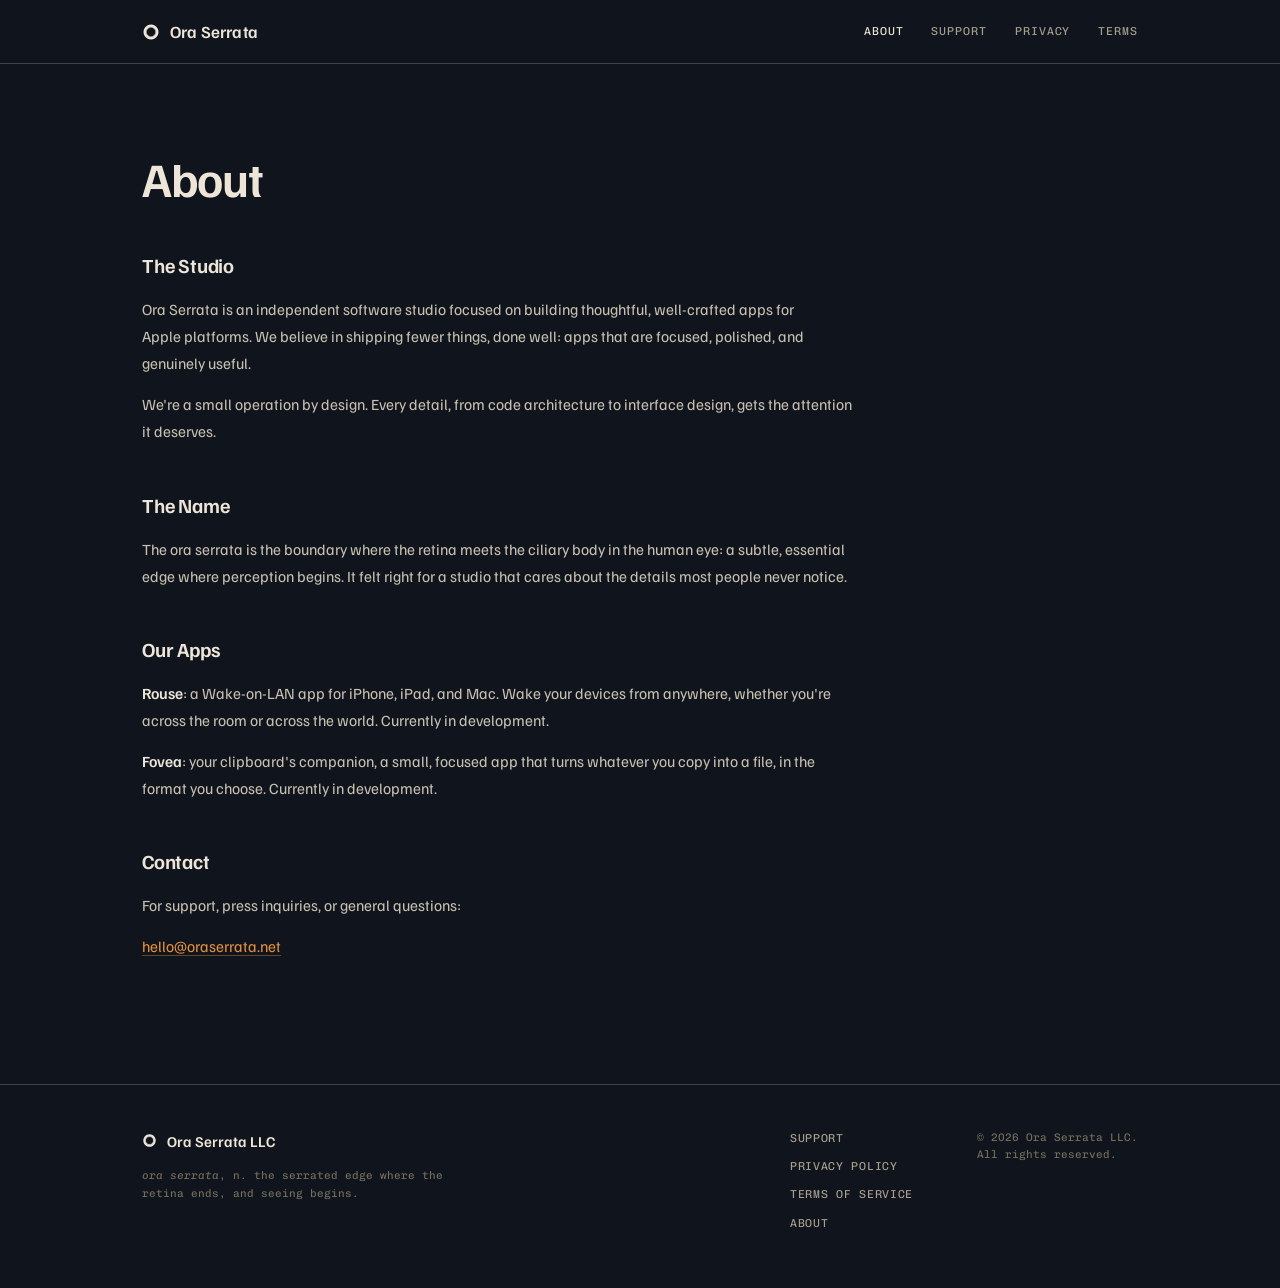
==== commit 9bd32da0: "Remove em dashes reintroduced by the redesign" ====
--- a/about.html
+++ b/about.html
@@ -47,7 +47,7 @@
     <div class="wrap foot-grid">
       <div>
         <div class="foot-brand"><svg width="15" height="15" viewBox="0 0 24 24" aria-hidden="true"><path fill-rule="evenodd" fill="currentColor" d="M12 2A10 10 0 1 1 11.99 2Z M18.90 12.00L17.27 12.59L18.73 13.54L17.00 13.75L18.22 14.99L16.49 14.82L17.39 16.30L15.75 15.75L16.30 17.39L14.82 16.49L14.99 18.22L13.75 17.00L13.54 18.73L12.59 17.27L12.00 18.90L11.41 17.27L10.46 18.73L10.25 17.00L9.01 18.22L9.18 16.49L7.70 17.39L8.25 15.75L6.61 16.30L7.51 14.82L5.78 14.99L7.00 13.75L5.27 13.54L6.73 12.59L5.10 12.00L6.73 11.41L5.27 10.46L7.00 10.25L5.78 9.01L7.51 9.18L6.61 7.70L8.25 8.25L7.70 6.61L9.18 7.51L9.01 5.78L10.25 7.00L10.46 5.27L11.41 6.73L12.00 5.10L12.59 6.73L13.54 5.27L13.75 7.00L14.99 5.78L14.82 7.51L16.30 6.61L15.75 8.25L17.39 7.70L16.49 9.18L18.22 9.01L17.00 10.25L18.73 10.46L17.27 11.41Z"></path></svg> Ora Serrata LLC</div>
-        <p class="footnote"><em>ora serrata</em>, n. — the serrated edge where the retina ends, and seeing begins.</p>
+        <p class="footnote"><em>ora serrata</em>, n. the serrated edge where the retina ends, and seeing begins.</p>
       </div>
       <nav class="foot-nav">
         <a href="support.html">Support</a>
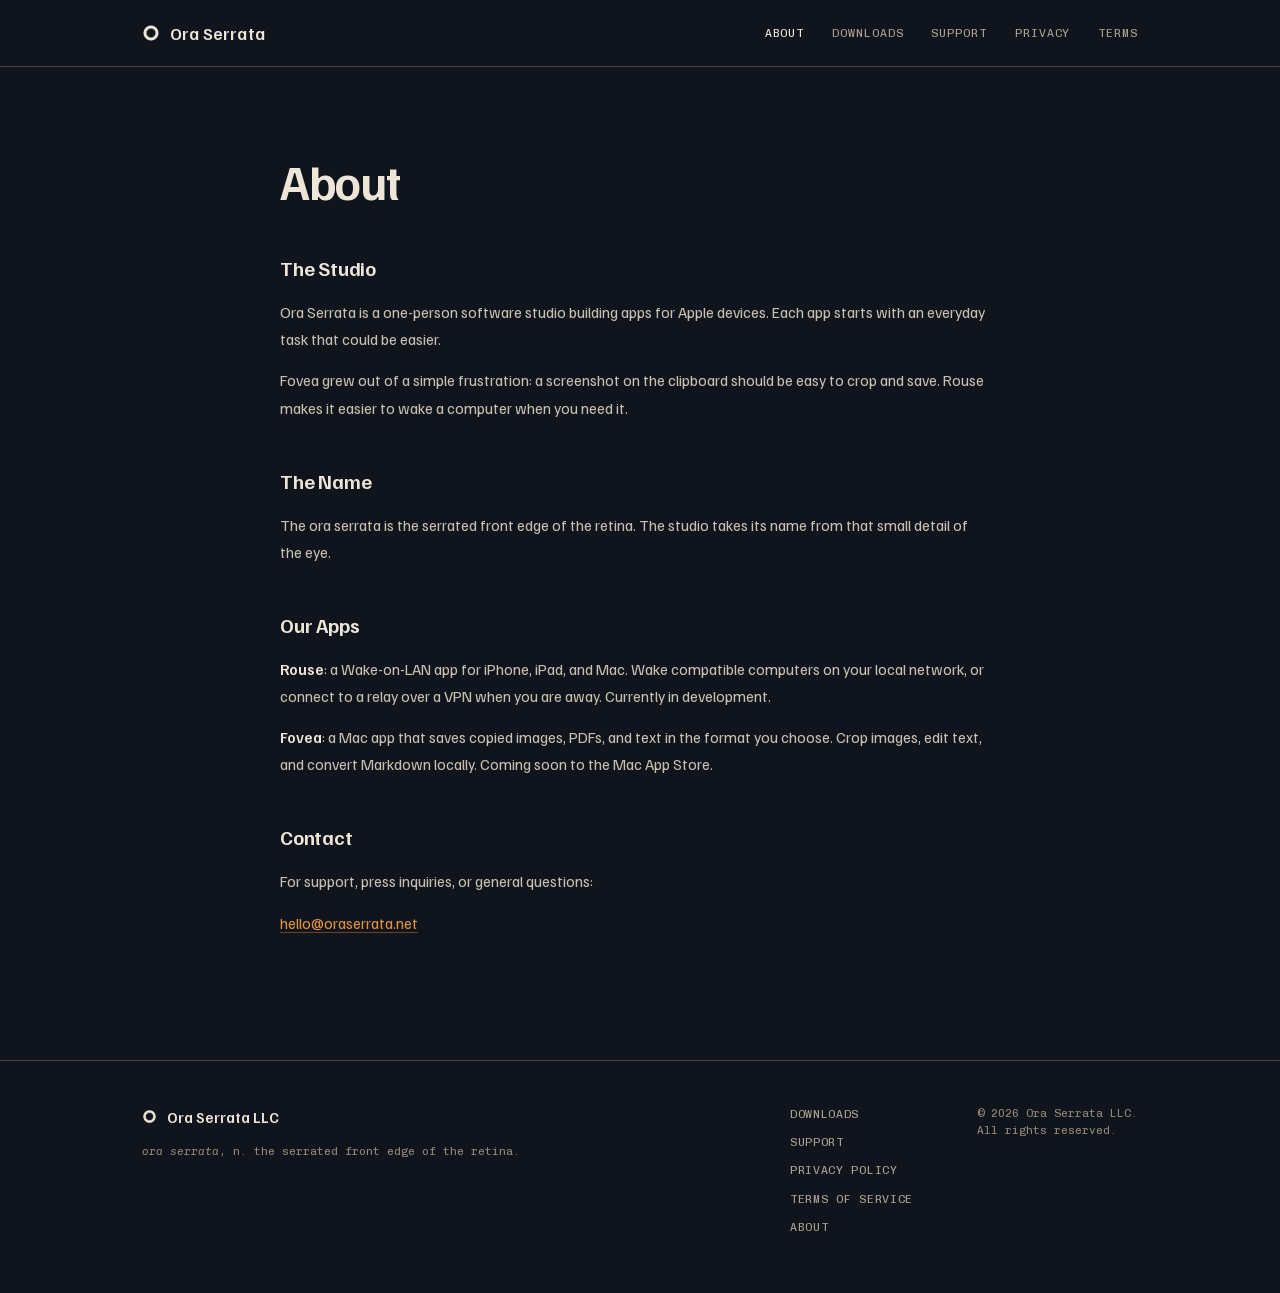
==== commit 82bdb98b: "Improve mobile layout, local assets, and product documentation" ====
--- a/about.html
+++ b/about.html
@@ -6,37 +6,36 @@
   <title>About · Ora Serrata</title>
   <meta name="description" content="About Ora Serrata LLC, an independent software studio building apps for Apple platforms.">
   <meta name="robots" content="noindex, nofollow">
-  <link rel="preconnect" href="https://fonts.googleapis.com">
-  <link rel="preconnect" href="https://fonts.gstatic.com" crossorigin>
-  <link href="https://fonts.googleapis.com/css2?family=Familjen+Grotesk:ital,wght@0,400..700;1,400..700&family=Chivo+Mono:ital,wght@0,300..600;1,300..600&display=swap" rel="stylesheet">
   <link rel="stylesheet" href="style.css">
 </head>
 <body>
+  <a class="skip-link" href="#main">Skip to content</a>
   <header class="site-head">
     <div class="wrap head-in">
       <a href="index.html" class="brand"><svg width="18" height="18" viewBox="0 0 24 24" aria-hidden="true"><path fill-rule="evenodd" fill="currentColor" d="M12 2A10 10 0 1 1 11.99 2Z M18.90 12.00L17.27 12.59L18.73 13.54L17.00 13.75L18.22 14.99L16.49 14.82L17.39 16.30L15.75 15.75L16.30 17.39L14.82 16.49L14.99 18.22L13.75 17.00L13.54 18.73L12.59 17.27L12.00 18.90L11.41 17.27L10.46 18.73L10.25 17.00L9.01 18.22L9.18 16.49L7.70 17.39L8.25 15.75L6.61 16.30L7.51 14.82L5.78 14.99L7.00 13.75L5.27 13.54L6.73 12.59L5.10 12.00L6.73 11.41L5.27 10.46L7.00 10.25L5.78 9.01L7.51 9.18L6.61 7.70L8.25 8.25L7.70 6.61L9.18 7.51L9.01 5.78L10.25 7.00L10.46 5.27L11.41 6.73L12.00 5.10L12.59 6.73L13.54 5.27L13.75 7.00L14.99 5.78L14.82 7.51L16.30 6.61L15.75 8.25L17.39 7.70L16.49 9.18L18.22 9.01L17.00 10.25L18.73 10.46L17.27 11.41Z"></path></svg> Ora Serrata</a>
-      <nav class="site-nav">
-        <a href="about.html" class="on">About</a>
+      <nav class="site-nav" aria-label="Primary">
+        <a href="about.html" class="on" aria-current="page">About</a>
+        <a href="downloads.html">Downloads</a>
         <a href="support.html">Support</a>
         <a href="privacy.html">Privacy</a>
         <a href="terms.html">Terms</a>
       </nav>
     </div>
   </header>
-  <main class="wrap">
+  <main class="wrap" id="main" tabindex="-1">
     <article class="article">
       <h1>About</h1>
 
       <h2>The Studio</h2>
-      <p>Ora Serrata is an independent software studio focused on building thoughtful, well-crafted apps for Apple platforms. We believe in shipping fewer things, done well: apps that are focused, polished, and genuinely useful.</p>
-      <p>We're a small operation by design. Every detail, from code architecture to interface design, gets the attention it deserves.</p>
+      <p>Ora Serrata is a one-person software studio building apps for Apple devices. Each app starts with an everyday task that could be easier.</p>
+      <p>Fovea grew out of a simple frustration: a screenshot on the clipboard should be easy to crop and save. Rouse makes it easier to wake a computer when you need it.</p>
 
       <h2>The Name</h2>
-      <p>The ora serrata is the boundary where the retina meets the ciliary body in the human eye: a subtle, essential edge where perception begins. It felt right for a studio that cares about the details most people never notice.</p>
+      <p>The ora serrata is the serrated front edge of the retina. The studio takes its name from that small detail of the eye.</p>
 
       <h2>Our Apps</h2>
-      <p><strong>Rouse</strong>: a Wake-on-LAN app for iPhone, iPad, and Mac. Wake your devices from anywhere, whether you're across the room or across the world. Currently in development.</p>
-      <p><strong>Fovea</strong>: your clipboard's companion, a small, focused app that turns whatever you copy into a file, in the format you choose. Currently in development.</p>
+      <p><strong>Rouse</strong>: a Wake-on-LAN app for iPhone, iPad, and Mac. Wake compatible computers on your local network, or connect to a relay over a VPN when you are away. Currently in development.</p>
+      <p><strong>Fovea</strong>: a Mac app that saves copied images, PDFs, and text in the format you choose. Crop images, edit text, and convert Markdown locally. Coming soon to the Mac App Store.</p>
 
       <h2>Contact</h2>
       <p>For support, press inquiries, or general questions:</p>
@@ -47,9 +46,10 @@
     <div class="wrap foot-grid">
       <div>
         <div class="foot-brand"><svg width="15" height="15" viewBox="0 0 24 24" aria-hidden="true"><path fill-rule="evenodd" fill="currentColor" d="M12 2A10 10 0 1 1 11.99 2Z M18.90 12.00L17.27 12.59L18.73 13.54L17.00 13.75L18.22 14.99L16.49 14.82L17.39 16.30L15.75 15.75L16.30 17.39L14.82 16.49L14.99 18.22L13.75 17.00L13.54 18.73L12.59 17.27L12.00 18.90L11.41 17.27L10.46 18.73L10.25 17.00L9.01 18.22L9.18 16.49L7.70 17.39L8.25 15.75L6.61 16.30L7.51 14.82L5.78 14.99L7.00 13.75L5.27 13.54L6.73 12.59L5.10 12.00L6.73 11.41L5.27 10.46L7.00 10.25L5.78 9.01L7.51 9.18L6.61 7.70L8.25 8.25L7.70 6.61L9.18 7.51L9.01 5.78L10.25 7.00L10.46 5.27L11.41 6.73L12.00 5.10L12.59 6.73L13.54 5.27L13.75 7.00L14.99 5.78L14.82 7.51L16.30 6.61L15.75 8.25L17.39 7.70L16.49 9.18L18.22 9.01L17.00 10.25L18.73 10.46L17.27 11.41Z"></path></svg> Ora Serrata LLC</div>
-        <p class="footnote"><em>ora serrata</em>, n. the serrated edge where the retina ends, and seeing begins.</p>
+        <p class="footnote"><em>ora serrata</em>, n. the serrated front edge of the retina.</p>
       </div>
-      <nav class="foot-nav">
+      <nav class="foot-nav" aria-label="Footer">
+        <a href="downloads.html">Downloads</a>
         <a href="support.html">Support</a>
         <a href="privacy.html">Privacy Policy</a>
         <a href="terms.html">Terms of Service</a>
--- a/style.css
+++ b/style.css
@@ -1,3 +1,39 @@
+@font-face {
+  font-family: 'Chivo Mono';
+  font-style: italic;
+  font-weight: 300 600;
+  font-display: swap;
+  src: url(assets/fonts/chivo-mono-italic-latin.woff2) format('woff2');
+  unicode-range: U+0000-00FF, U+0131, U+0152-0153, U+02BB-02BC, U+02C6, U+02DA, U+02DC, U+0304, U+0308, U+0329, U+2000-206F, U+20AC, U+2122, U+2191, U+2193, U+2212, U+2215, U+FEFF, U+FFFD;
+}
+
+@font-face {
+  font-family: 'Chivo Mono';
+  font-style: normal;
+  font-weight: 300 600;
+  font-display: swap;
+  src: url(assets/fonts/chivo-mono-normal-latin.woff2) format('woff2');
+  unicode-range: U+0000-00FF, U+0131, U+0152-0153, U+02BB-02BC, U+02C6, U+02DA, U+02DC, U+0304, U+0308, U+0329, U+2000-206F, U+20AC, U+2122, U+2191, U+2193, U+2212, U+2215, U+FEFF, U+FFFD;
+}
+
+@font-face {
+  font-family: 'Familjen Grotesk';
+  font-style: italic;
+  font-weight: 400 700;
+  font-display: swap;
+  src: url(assets/fonts/familjen-grotesk-italic-latin.woff2) format('woff2');
+  unicode-range: U+0000-00FF, U+0131, U+0152-0153, U+02BB-02BC, U+02C6, U+02DA, U+02DC, U+0304, U+0308, U+0329, U+2000-206F, U+20AC, U+2122, U+2191, U+2193, U+2212, U+2215, U+FEFF, U+FFFD;
+}
+
+@font-face {
+  font-family: 'Familjen Grotesk';
+  font-style: normal;
+  font-weight: 400 700;
+  font-display: swap;
+  src: url(assets/fonts/familjen-grotesk-normal-latin.woff2) format('woff2');
+  unicode-range: U+0000-00FF, U+0131, U+0152-0153, U+02BB-02BC, U+02C6, U+02DA, U+02DC, U+0304, U+0308, U+0329, U+2000-206F, U+20AC, U+2122, U+2191, U+2193, U+2212, U+2215, U+FEFF, U+FFFD;
+}
+
 /* Ora Serrata — site styles
    Deep navy ground, cream ink, single ember accent drawn from the app icons.
    Type: Familjen Grotesk (text) + Chivo Mono (labels, metadata, code). */
@@ -8,7 +44,7 @@
   --ink: #EDE6D8;
   --body-c: #C7BFAF;
   --muted: #A89F8E;
-  --faint: #77705F;
+  --faint: #918877;
   --line: rgba(237, 230, 216, 0.13);
   --line-strong: rgba(237, 230, 216, 0.22);
   --accent: #E2903E;
@@ -30,7 +66,9 @@
 a { color: var(--accent); text-decoration: none; transition: color 0.15s; }
 a:hover { color: #EFAA61; }
 :focus-visible { outline: 2px solid var(--accent); outline-offset: 2px; }
-img { display: block; }
+img { display: block; max-width: 100%; }
+.skip-link { position: absolute; left: 20px; top: -100px; z-index: 10; padding: 10px 16px; background: var(--bg-inset); border: 1px solid var(--accent); }
+.skip-link:focus { top: 12px; }
 
 .wrap { max-width: 1060px; margin: 0 auto; padding: 0 32px; }
 
@@ -57,12 +95,12 @@
 
 /* Header */
 .site-head { border-bottom: 1px solid var(--line-strong); }
-.head-in { display: flex; align-items: center; justify-content: space-between; padding-top: 18px; padding-bottom: 18px; }
-.brand { display: inline-flex; align-items: center; gap: 10px; color: var(--ink); font-weight: 600; font-size: 17px; letter-spacing: 0.01em; }
+.head-in { display: flex; align-items: center; justify-content: space-between; flex-wrap: wrap; gap: 16px 24px; padding-top: 18px; padding-bottom: 18px; }
+.brand { display: inline-flex; align-items: center; gap: 10px; color: var(--ink); font-weight: 600; font-size: 17px; letter-spacing: 0.01em; white-space: nowrap; }
 .brand:hover { color: var(--ink); }
 .brand svg { flex: none; }
-.site-nav { display: flex; gap: 28px; font-family: var(--mono); font-size: 11.5px; letter-spacing: 0.08em; text-transform: uppercase; }
-.site-nav a { color: var(--muted); }
+.site-nav { display: flex; flex-wrap: wrap; gap: 8px 28px; font-family: var(--mono); font-size: 11.5px; letter-spacing: 0.08em; text-transform: uppercase; }
+.site-nav a { color: var(--muted); padding: 6px 0; }
 .site-nav a:hover, .site-nav a.on { color: var(--ink); }
 
 /* Home hero */
@@ -86,11 +124,6 @@
   border: 1px solid var(--line-strong);
   box-shadow: 0 2px 14px rgba(0, 0, 0, 0.4);
 }
-.plat-list {
-  list-style: none; margin-top: 16px; display: grid; gap: 6px;
-  font-family: var(--mono); font-size: 11.5px; letter-spacing: 0.04em; color: var(--muted);
-}
-.plat-list .aside-note { color: var(--faint); }
 .app-name { font-size: 42px; font-weight: 650; letter-spacing: -0.02em; line-height: 1.1; margin-bottom: 6px; }
 .app-lede { font-size: 20px; margin-bottom: 22px; }
 .app-body { font-size: 16px; line-height: 1.6; color: var(--muted); text-wrap: pretty; }
@@ -99,6 +132,7 @@
 .spec-row { display: grid; grid-template-columns: 230px 1fr; gap: 24px; padding: 16px 0; border-top: 1px solid var(--line); }
 .spec-row dt { font-size: 15px; font-weight: 600; }
 .spec-row dd { font-size: 15px; color: var(--muted); line-height: 1.65; max-width: 620px; }
+.spec-row dd.plat { font-family: var(--mono); font-size: 13px; letter-spacing: 0.04em; }
 
 .cta-row { display: flex; justify-content: space-between; align-items: baseline; gap: 24px; flex-wrap: wrap; margin-top: 32px; }
 .mono-note { font-family: var(--mono); font-size: 12px; letter-spacing: 0.1em; text-transform: uppercase; color: var(--faint); }
@@ -120,7 +154,7 @@
 .site-foot { border-top: 1px solid var(--line-strong); }
 .foot-grid { display: grid; grid-template-columns: 1fr auto auto; gap: 64px; align-items: start; padding-top: 44px; padding-bottom: 56px; }
 .foot-brand { display: flex; align-items: center; gap: 10px; font-weight: 600; font-size: 15px; }
-.footnote { margin-top: 14px; font-family: var(--mono); font-size: 11px; line-height: 1.7; color: var(--faint); max-width: 340px; }
+.footnote { margin-top: 14px; font-family: var(--mono); font-size: 11px; line-height: 1.7; color: var(--faint); max-width: 480px; }
 .footnote em { font-style: italic; }
 .foot-nav { display: grid; gap: 10px; font-family: var(--mono); font-size: 11.5px; letter-spacing: 0.06em; text-transform: uppercase; }
 .foot-nav a { color: var(--muted); }
@@ -128,12 +162,12 @@
 .copyright { font-family: var(--mono); font-size: 11px; color: var(--faint); }
 
 /* Article pages (about, support, legal, guides) */
-.article { max-width: 720px; padding: 88px 0 110px; }
+.article { max-width: 720px; margin: 0 auto; padding: 88px 0 110px; }
 .article h1 { font-size: clamp(2.1rem, 5vw, 3rem); font-weight: 650; letter-spacing: -0.02em; line-height: 1.1; margin-bottom: 10px; }
 .article .date { margin-bottom: 56px; }
 .article h1 + h2, .article h1 + p { margin-top: 44px; }
 .article h2 { font-size: 20px; font-weight: 650; letter-spacing: -0.01em; margin: 44px 0 14px; }
-.article p { font-size: 15.5px; line-height: 1.75; color: var(--body-c); margin-bottom: 14px; text-wrap: pretty; }
+.article p { overflow-wrap: anywhere; font-size: 15.5px; line-height: 1.75; color: var(--body-c); margin-bottom: 14px; text-wrap: pretty; }
 .article ul { list-style: none; margin-bottom: 14px; }
 .article ul li { font-size: 15.5px; line-height: 1.7; color: var(--body-c); padding-left: 1.3rem; position: relative; margin-bottom: 8px; }
 .article ul li::before { content: '—'; position: absolute; left: 0; color: var(--faint); }
@@ -146,17 +180,29 @@
   border-radius: 5px; padding: 0.1rem 0.4rem;
 }
 
+/* On this page: contents block for long articles (privacy, wol-guide) */
+.article h2 { scroll-margin-top: 24px; }
+.toc { border: 1px solid var(--line); border-radius: 10px; padding: 18px 22px 12px; margin-bottom: 48px; }
+.toc .toc-label { font-family: var(--mono); font-size: 11px; letter-spacing: 0.1em; text-transform: uppercase; color: var(--faint); margin-bottom: 12px; }
+.toc-list { list-style: none; columns: 2; column-gap: 40px; counter-reset: toc; }
+.toc-list li { counter-increment: toc; position: relative; padding-left: 30px; margin-bottom: 7px; break-inside: avoid; font-size: 13.5px; line-height: 1.5; }
+.toc-list li::before { content: counter(toc, decimal-leading-zero); position: absolute; left: 0; top: 2.5px; font-family: var(--mono); font-size: 11px; color: var(--faint); }
+.toc-list li.aux { counter-increment: none; }
+.toc-list li.aux::before { content: '\00B7'; }
+.article .toc-list a { color: var(--muted); text-decoration: none; }
+.article .toc-list a:hover { color: var(--ink); }
+@media (max-width: 640px) { .toc-list { columns: 1; } }
+
 /* Responsive */
 @media (max-width: 760px) {
   .wrap { padding: 0 20px; }
   .head-in { padding-top: 14px; padding-bottom: 14px; }
-  .site-nav { gap: 16px; font-size: 10.5px; }
+  .site-nav { gap: 4px 20px; font-size: 11.5px; }
   .hero { padding: 56px 0 44px; }
   .app { padding: 24px 0 72px; }
   .app-meta { margin-bottom: 32px; flex-wrap: wrap; }
   .app-grid { grid-template-columns: 1fr; gap: 28px; }
   .plate { width: 104px; height: 104px; border-radius: 24px; }
-  .plat-list { margin-top: 12px; }
   .app-name { font-size: 34px; }
   .specs { margin-top: 36px; }
   .spec-row { grid-template-columns: 1fr; gap: 4px; }
@@ -164,3 +210,16 @@
   .foot-grid { grid-template-columns: 1fr; gap: 28px; padding-top: 36px; padding-bottom: 44px; }
   .article { padding: 56px 0 72px; }
 }
+
+/* Relay page: jump links to the two install paths, so neither is buried. */
+.relay-jump { font-family: var(--mono); font-size: 12px; color: var(--faint); margin: 0 0 18px; letter-spacing: 0.02em; }
+.relay-jump span { color: var(--faint); }
+.relay-jump a { color: var(--accent); }
+
+/* Downloads index */
+.dl-index { display: grid; gap: 14px; margin: 28px 0 40px; }
+.dl-card { display: block; border: 1px solid var(--line); border-radius: 10px; padding: 20px 22px; text-decoration: none; color: inherit; transition: border-color 0.2s; }
+a.dl-card:hover { border-color: var(--accent); }
+.dl-card .dl-name { font-size: 17px; font-weight: 600; margin: 0 0 4px; }
+.dl-card .dl-desc { font-size: 14px; color: var(--muted); line-height: 1.6; max-width: 620px; }
+.dl-card .dl-tag { font-family: var(--mono); font-size: 11px; color: var(--faint); letter-spacing: 0.06em; text-transform: uppercase; display: block; margin-bottom: 8px; }
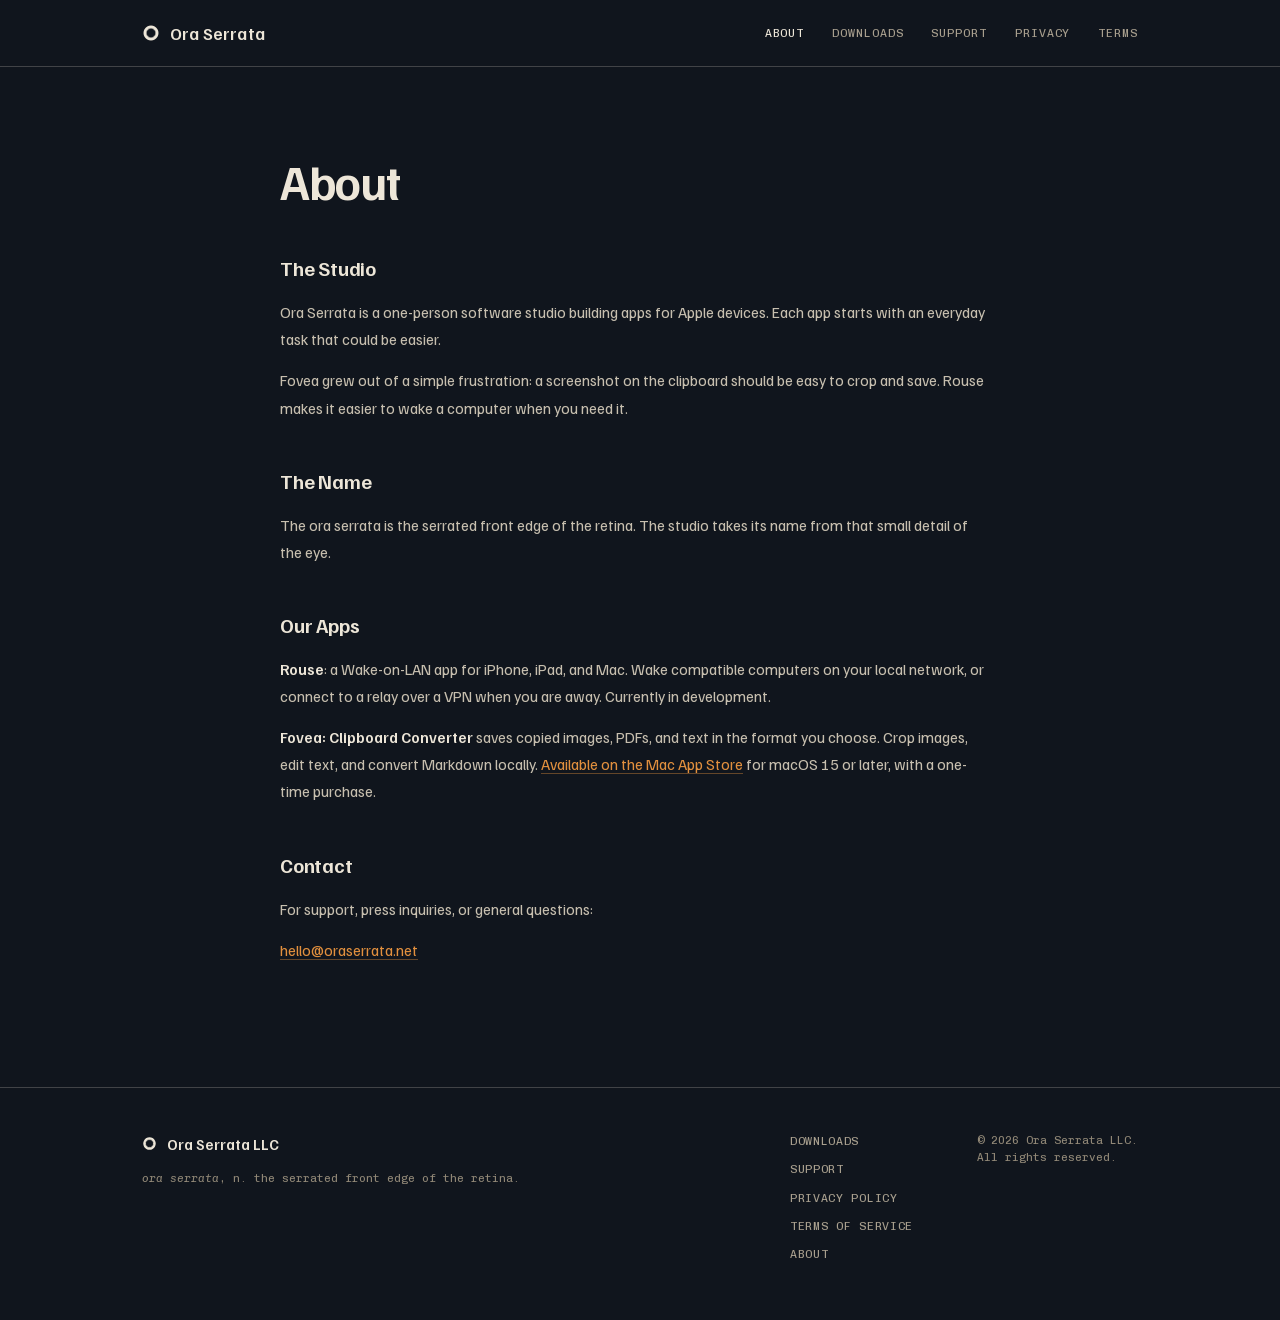
==== commit 8994a6ce: "Update Fovea website for Mac App Store launch" ====
--- a/about.html
+++ b/about.html
@@ -35,7 +35,7 @@
 
       <h2>Our Apps</h2>
       <p><strong>Rouse</strong>: a Wake-on-LAN app for iPhone, iPad, and Mac. Wake compatible computers on your local network, or connect to a relay over a VPN when you are away. Currently in development.</p>
-      <p><strong>Fovea</strong>: a Mac app that saves copied images, PDFs, and text in the format you choose. Crop images, edit text, and convert Markdown locally. Coming soon to the Mac App Store.</p>
+      <p><strong>Fovea: Clipboard Converter</strong> saves copied images, PDFs, and text in the format you choose. Crop images, edit text, and convert Markdown locally. <a href="https://apps.apple.com/app/fovea-clipboard-converter/id6805297806">Available on the Mac App Store</a> for macOS 15 or later, with a one-time purchase.</p>
 
       <h2>Contact</h2>
       <p>For support, press inquiries, or general questions:</p>
--- a/style.css
+++ b/style.css
@@ -135,6 +135,13 @@
 .spec-row dd.plat { font-family: var(--mono); font-size: 13px; letter-spacing: 0.04em; }
 
 .cta-row { display: flex; justify-content: space-between; align-items: baseline; gap: 24px; flex-wrap: wrap; margin-top: 32px; }
+.store-link {
+  display: inline-block; max-width: 100%; padding: 12px 20px;
+  border: 1px solid var(--accent); border-radius: 8px;
+  background: var(--accent); color: var(--bg);
+  font-size: 16px; font-weight: 600; line-height: 1.5; text-align: center;
+}
+.store-link:hover { background: #EFAA61; border-color: #EFAA61; color: var(--bg); }
 .mono-note { font-family: var(--mono); font-size: 12px; letter-spacing: 0.1em; text-transform: uppercase; color: var(--faint); }
 .mono-link {
   font-family: var(--mono); font-size: 12.5px; letter-spacing: 0.04em;
